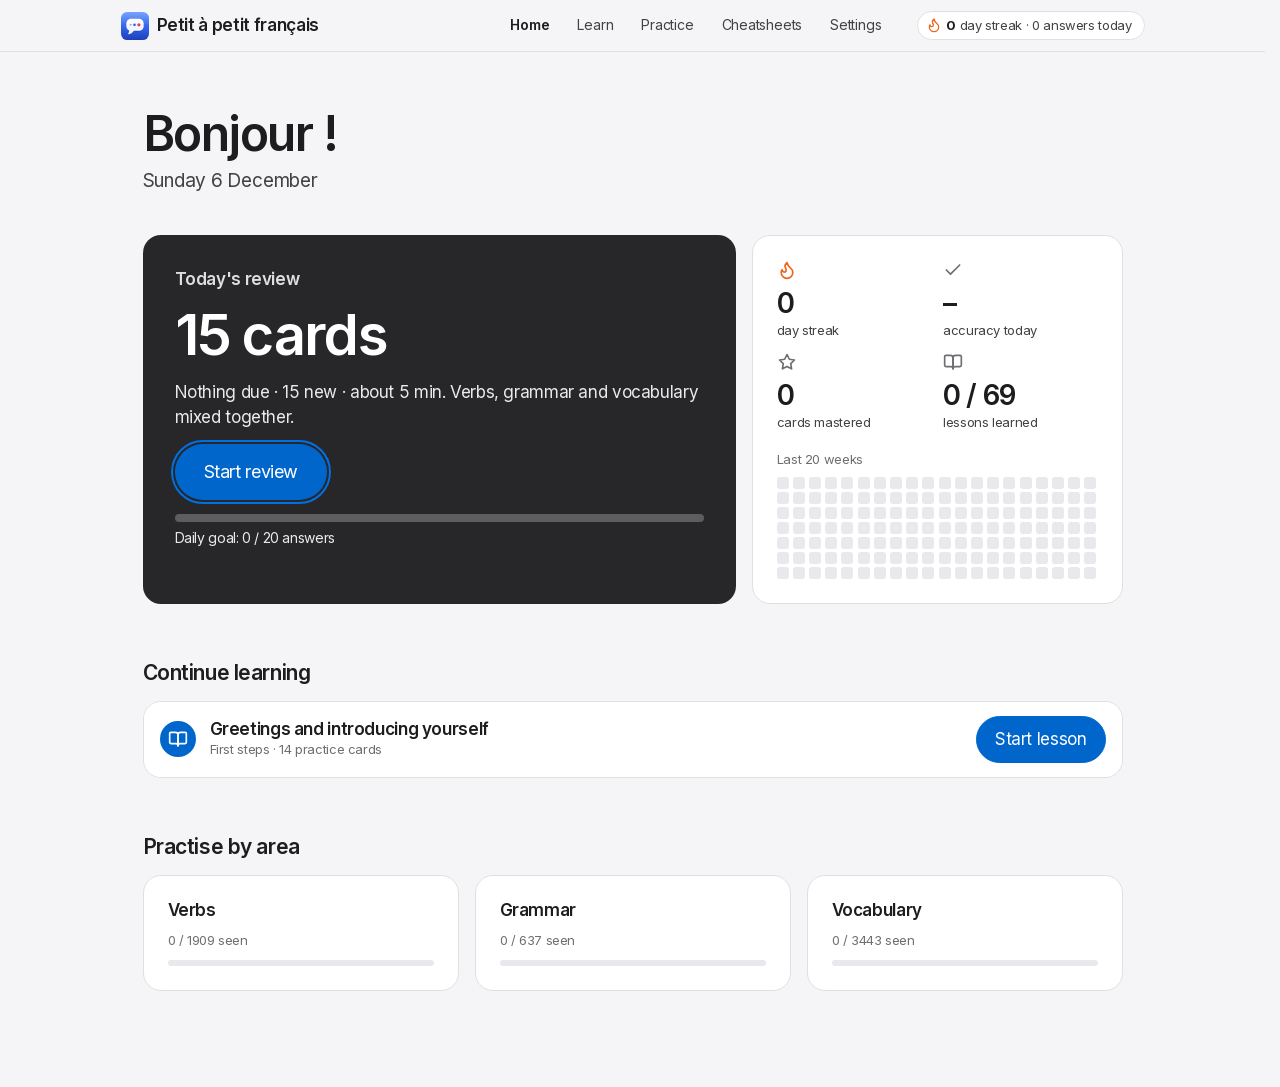
==== index.html @ 8b70ab0f "feat: sync engine with merge, epochs and safeguards (#22)" ====
<!doctype html>
<html lang="en">
<head>
<meta charset="utf-8">
<meta name="viewport" content="width=device-width, initial-scale=1, viewport-fit=cover">
<title>Petit à petit français</title>
<meta name="description" content="Practise French little by little: lessons, verb drills, spaced-repetition review and cheatsheets for A1–A2 learners.">
<link rel="icon" href="logo.svg" type="image/svg+xml">
<link rel="apple-touch-icon" href="icons/apple-touch-icon.png">
<link rel="manifest" href="manifest.webmanifest">
<meta name="color-scheme" content="light dark">
<meta name="theme-color" content="#f5f5f7" media="(prefers-color-scheme: light)">
<meta name="theme-color" content="#000000" media="(prefers-color-scheme: dark)">
<meta name="mobile-web-app-capable" content="yes">
<meta name="apple-mobile-web-app-capable" content="yes">
<meta name="apple-mobile-web-app-title" content="Petit à petit">
<meta name="apple-mobile-web-app-status-bar-style" content="default">
<link rel="stylesheet" href="style.css">
</head>
<body>
<a class="skip" href="#main">Skip to content</a>
<div class="shell">
  <aside class="sidebar" aria-label="Main navigation">
    <a class="logo" href="#/"><img class="logo-mark" src="logo.svg" alt="" width="34" height="34"><span>Petit à petit français</span></a>
    <nav class="nav" id="nav"></nav>
    <div class="sidebar-foot" id="sidebar-foot"></div>
  </aside>
  <main id="main" tabindex="-1"></main>
</div>
<nav class="tabbar" id="tabbar" aria-label="Main navigation"></nav>
<dialog id="dialog" aria-labelledby="dialog-title">
  <div class="dialog-head"><h2 id="dialog-title"></h2><button class="icon-btn" type="button" id="dialog-close" aria-label="Close"></button></div>
  <div class="dialog-body" id="dialog-body"></div>
</dialog>
<script src="core.js"></script>
<script src="data.js"></script>
<script src="grammar_extra.js"></script>
<script src="vocab_extra.js"></script>
<script src="app.js"></script>
<script src="sync.js"></script>
<script>if ("serviceWorker" in navigator && location.protocol.startsWith("http")) navigator.serviceWorker.register("sw.js");</script>
</body>
</html>
---- style.css ----
/* Inter, self-hosted (SIL Open Font License, see licenses/inter-OFL.txt) */
@font-face { font-family: "Inter"; font-style: normal; font-weight: 400 800; font-display: swap; src: url(fonts/inter-latin-ext.woff2) format("woff2");
  unicode-range: U+0100-02BA, U+02BD-02C5, U+02C7-02CC, U+02CE-02D7, U+02DD-02FF, U+0304, U+0308, U+0329, U+1D00-1DBF, U+1E00-1E9F, U+1EF2-1EFF, U+2020, U+20A0-20AB, U+20AD-20C4, U+2113, U+2C60-2C7F, U+A720-A7FF; }
@font-face { font-family: "Inter"; font-style: normal; font-weight: 400 800; font-display: swap; src: url(fonts/inter-latin.woff2) format("woff2");
  unicode-range: U+0000-00FF, U+0131, U+0152-0153, U+02BB-02BC, U+02C6, U+02DA, U+02DC, U+0304, U+0308, U+0329, U+2000-206F, U+20AC, U+2122, U+2191, U+2193, U+2212, U+2215, U+FEFF, U+FFFD; }
/* Design tokens: Apple-style system (parchment canvas, near-black ink, one Action Blue).
   Contrast pairs checked for WCAG AA (4.5:1 text, 3:1 UI). */
:root {
  --bg: #f5f5f7;
  --surface: #ffffff;
  --surface-2: #e8e8ed;
  --border: #e0e0e0;
  --text: #1d1d1f;
  --text-2: #424245;
  --text-3: #6e6e73;
  --primary: #0066cc;
  --primary-fill: #0066cc;
  --primary-hover: #0058b0;
  --primary-soft: #e8f1fb;
  --on-primary: #ffffff;
  --focus: #0071e3;
  --tile: #272729;
  --success: #12805c;
  --success-soft: #e6f6ee;
  --danger: #c0283a;
  --danger-soft: #fdecee;
  --warning: #a35400;
  --warning-soft: #fff3e3;
  --mark: #fff1b8;
  --radius: 18px;
  --radius-sm: 8px;
  --shadow: none;
  --frost: saturate(180%) blur(20px);
  --font: -apple-system, BlinkMacSystemFont, "Inter", system-ui, "Segoe UI", Roboto, sans-serif;
  accent-color: var(--primary-fill);
  color-scheme: light;
}
@media (prefers-color-scheme: dark) {
  :root:not([data-theme="light"]) {
    --bg: #000000; --surface: #1d1d1f; --surface-2: #2c2c2e; --border: #38383a; --text: #f5f5f7; --text-2: #cccccc; --text-3: #a1a1a6;
    --primary: #2997ff; --primary-fill: #0071e3; --primary-hover: #0066cc; --primary-soft: #0b2a4a; --on-primary: #ffffff; --tile: #272729; --seg: #48484a;
    --success: #4cc790; --success-soft: #12291f; --danger: #ff7d8c; --danger-soft: #34161b; --warning: #f5b257; --warning-soft: #33240f;
    --mark: #4a3f12; color-scheme: dark;
  }
}
:root[data-theme="dark"] {
  --bg: #000000; --surface: #1d1d1f; --surface-2: #2c2c2e; --border: #38383a; --text: #f5f5f7; --text-2: #cccccc; --text-3: #a1a1a6;
  --primary: #2997ff; --primary-fill: #0071e3; --primary-hover: #0066cc; --primary-soft: #0b2a4a; --on-primary: #ffffff; --tile: #272729; --seg: #48484a;
  --success: #4cc790; --success-soft: #12291f; --danger: #ff7d8c; --danger-soft: #34161b; --warning: #f5b257; --warning-soft: #33240f;
  --mark: #4a3f12; color-scheme: dark;
}

* { box-sizing: border-box; }
/* the hidden attribute must win over component display rules (search filters rows with it) */
[hidden] { display: none !important; }
/* remove the double-tap zoom delay; :active styles replace the grey tap flash */
a, button, input, select, label, summary { touch-action: manipulation; -webkit-tap-highlight-color: transparent; }
h1, h2, h3 { text-wrap: balance; }
p, li, .lead { text-wrap: pretty; }
html { -webkit-text-size-adjust: 100%; scroll-padding-top: 68px; scrollbar-gutter: stable; }
.tabs, .heat, .table-wrap, .toc { scrollbar-width: thin; }
body { margin: 0; background: var(--bg); color: var(--text); font: 17px/1.47 var(--font); letter-spacing: -0.022em; -webkit-font-smoothing: antialiased; }
a { color: var(--primary); }
button, input, select { font: inherit; color: inherit; }
:focus-visible { outline: 2px solid var(--focus); outline-offset: 2px; border-radius: 6px; }
.skip { position: absolute; left: -999px; }
.skip:focus { left: 16px; top: 8px; background: var(--surface); padding: 8px 12px; z-index: 50; }
svg.i { width: 20px; height: 20px; flex: none; }
mark { background: var(--mark); color: inherit; padding: 0 2px; border-radius: 3px; }
@media (prefers-reduced-motion: reduce) { *, *::before, *::after { transition: none !important; animation: none !important; } }

/* ---------- shell: frosted top bar over centred content ---------- */
.shell { min-height: 100vh; }
.sidebar {
  position: sticky; top: 0; z-index: 40; display: flex; align-items: center; gap: 24px; height: 52px;
  padding: 0 max(16px, calc((100% - 1024px) / 2));
  background: color-mix(in srgb, var(--bg) 80%, transparent); -webkit-backdrop-filter: var(--frost); backdrop-filter: var(--frost);
  border-bottom: 1px solid var(--border);
}
.logo { display: flex; align-items: center; gap: 8px; text-decoration: none; color: var(--text); font-weight: 600; font-size: 17px; letter-spacing: -0.02em; white-space: nowrap; }
.logo-mark { width: 28px; height: 28px; flex: none; }
.nav { display: flex; gap: 4px; margin-left: auto; }
.nav a {
  display: flex; align-items: center; gap: 6px; padding: 0 12px; min-height: 44px;
  color: var(--text-2); text-decoration: none; font-size: 14px; letter-spacing: -0.016em;
}
.nav a .i { display: none; }
.nav a[aria-current="page"] { color: var(--text); font-weight: 600; }
.streak-mini { display: flex; align-items: center; gap: 4px; padding: 4px 12px 4px 8px; border-radius: 999px; background: var(--surface); border: 1px solid var(--border); font-size: 13px; color: var(--text-2); white-space: nowrap; }
.streak-mini b { color: var(--text); }
.streak-mini .i { width: 16px; height: 16px; color: #f0661e; }

main { min-width: 0; padding: 56px clamp(16px, 4vw, 48px) 96px; outline: none; }
.page { max-width: 980px; margin: 0 auto; }
.tabbar { display: none; }

@media (max-width: 860px) {
  .nav { display: none; }
  .sidebar-foot { margin-left: auto; }
  main { padding: 28px 16px calc(88px + env(safe-area-inset-bottom)); }
  .tabbar {
    display: grid; grid-template-columns: repeat(5, 1fr); position: fixed; inset: auto 0 0 0; z-index: 20;
    background: color-mix(in srgb, var(--bg) 80%, transparent); -webkit-backdrop-filter: var(--frost); backdrop-filter: var(--frost);
    border-top: 1px solid var(--border); padding-bottom: env(safe-area-inset-bottom);
  }
  .tabbar a {
    display: flex; flex-direction: column; align-items: center; justify-content: center; gap: 2px; min-height: 56px;
    font-size: 11px; letter-spacing: 0; color: var(--text-3); text-decoration: none;
  }
  .tabbar a[aria-current="page"] { color: var(--primary); }
}
@media (max-width: 1000px) { .streak-mini .today { display: none; } }
@media (max-width: 359px) { .logo span { display: none; } }
body.focus .sidebar, body.focus .tabbar { display: none; }
body.focus main { padding: 0; }

/* ---------- type ---------- */
h1 { font-size: clamp(32px, 5vw, 48px); line-height: 1.08; letter-spacing: -0.03em; margin: 0 0 8px; font-weight: 600; }
h2 { font-size: 21px; line-height: 1.19; letter-spacing: -0.02em; margin: 56px 0 16px; font-weight: 600; }
h3 { font-size: 17px; line-height: 1.24; margin: 0; font-weight: 600; }
p { margin: 0 0 12px; }
.lead { color: var(--text-2); font-size: 19px; line-height: 1.42; letter-spacing: -0.012em; max-width: 62ch; }
.muted { color: var(--text-2); }
.small { font-size: 14px; }
.tiny { font-size: 13px; color: var(--text-3); }
.page-head { display: flex; justify-content: space-between; align-items: flex-end; gap: 16px; flex-wrap: wrap; margin-bottom: 40px; }
.crumbs { font-size: 14px; color: var(--text-3); margin-bottom: 8px; }
.crumbs a { color: var(--text-2); text-decoration: none; }

/* ---------- controls ---------- */
.btn {
  display: inline-flex; align-items: center; justify-content: center; gap: 8px; min-height: 44px; padding: 10px 18px;
  border-radius: 999px; border: 1px solid var(--primary); background: transparent; color: var(--primary);
  font-weight: 400; text-decoration: none; cursor: pointer; white-space: nowrap; transition: background .15s, border-color .15s, transform .1s;
}
.btn:active:not(:disabled), .icon-btn:active, .say:active { transform: scale(.95); }
.btn.primary { background: var(--primary-fill); border-color: var(--primary-fill); color: var(--on-primary); }
.btn.ghost { background: transparent; border-color: transparent; color: var(--primary); }
.btn.lg { min-height: 52px; padding: 14px 28px; font-size: 18px; }
.btn.block { width: 100%; }
.btn:disabled { opacity: .5; cursor: not-allowed; }
.icon-btn {
  display: inline-grid; place-items: center; width: 44px; height: 44px; border-radius: 50%; border: 0; background: transparent;
  color: var(--text-2); cursor: pointer;
}
.say { display: inline-grid; place-items: center; width: 36px; height: 36px; border-radius: 50%; border: 0; background: var(--primary-soft); color: var(--primary); cursor: pointer; vertical-align: middle; flex: none; }
.say svg { width: 18px; height: 18px; }
.say.alt { font-size: 11px; font-weight: 600; letter-spacing: .02em; margin-left: 4px; background: transparent; box-shadow: inset 0 0 0 1.5px var(--primary-soft); }
.say-pair { display: inline-flex; flex: none; }
kbd { font: 600 11px var(--font); padding: 1px 6px; border-radius: 4px; border: 1px solid currentColor; opacity: .7; }
.badge { display: inline-flex; align-items: center; gap: 4px; font-size: 12px; font-weight: 600; padding: 2px 8px; border-radius: 99px; background: var(--surface-2); color: var(--text-2); white-space: nowrap; }
.badge.blue { background: var(--primary-soft); color: var(--primary); }
.badge.green { background: var(--success-soft); color: var(--success); }
.badge.red { background: var(--danger-soft); color: var(--danger); }
.badge.orange { background: var(--warning-soft); color: var(--warning); }
input[type="search"], input[type="number"], select {
  min-height: 44px; padding: 8px 12px; border: 1px solid var(--border); border-radius: var(--radius-sm); background: var(--surface);
}
input[type="search"] { width: 100%; max-width: 420px; border-radius: 999px; padding: 10px 20px; }
.field { display: flex; justify-content: space-between; align-items: center; gap: 16px; padding: 14px 0; border-bottom: 1px solid var(--border); }
.field:last-child { border-bottom: 0; }
.field label { font-weight: 400; }
.field .tiny { display: block; font-weight: 400; }
.checks { display: flex; flex-wrap: wrap; gap: 8px; }
.check { display: inline-flex; align-items: center; gap: 8px; min-height: 40px; padding: 6px 12px; border: 1px solid var(--border); border-radius: 99px; cursor: pointer; background: var(--surface); }
.check:has(input:checked) { border-color: var(--primary); background: var(--primary-soft); color: var(--primary); }

/* ---------- cards & layout ---------- */
.card { background: var(--surface); border: 1px solid var(--border); border-radius: var(--radius); padding: 24px; box-shadow: var(--shadow); }
.card.pad-lg { padding: 32px; }
.grid { display: grid; gap: 16px; }
.grid.two { grid-template-columns: 1fr 1fr; }
.grid.three { grid-template-columns: repeat(3, 1fr); }
.grid.auto { grid-template-columns: repeat(auto-fill, minmax(240px, 1fr)); }
.home-top { display: grid; grid-template-columns: 1.6fr 1fr; gap: 16px; }
@media (max-width: 960px) { .home-top, .grid.two { grid-template-columns: 1fr; } .grid.three { grid-template-columns: 1fr 1fr; } }
@media (max-width: 520px) { .grid.three { grid-template-columns: 1fr; } }

.hero { display: flex; flex-direction: column; gap: 14px; background: var(--tile); color: #fff; border: 0; }
.hero .label { font-weight: 600; opacity: .85; }
.hero .big { font-size: 56px; font-weight: 600; line-height: 1.07; letter-spacing: -0.03em; }
.hero p { margin: 0; opacity: .9; }
.hero .btn { align-self: flex-start; background: var(--primary-fill); color: #fff; border-color: transparent; }
.goal { height: 8px; border-radius: 99px; background: rgba(255,255,255,.25); overflow: hidden; }
.goal i { display: block; height: 100%; background: #2997ff; border-radius: 99px; }

.stat-row { display: grid; grid-template-columns: 1fr 1fr; gap: 12px; }
.stat { display: flex; flex-direction: column; gap: 2px; }
.stat b { font-size: 28px; font-weight: 600; letter-spacing: -0.03em; line-height: 1.1; }
.stat span { font-size: 13px; color: var(--text-2); }
.stat .i { color: var(--text-3); margin-bottom: 6px; }
.stat.flame .i { color: #f0661e; }

.row-link {
  display: flex; align-items: center; gap: 14px; padding: 14px 16px; min-height: 64px; text-decoration: none; color: var(--text);
  border-bottom: 1px solid var(--border); background: var(--surface);
}
.row-link:last-child { border-bottom: 0; }
.row-link .grow { flex: 1; min-width: 0; }
.row-link .grow .tiny { display: block; }
.list { border: 1px solid var(--border); border-radius: var(--radius); overflow: hidden; box-shadow: var(--shadow); }
.chev { color: var(--text-3); }
.status-dot { width: 36px; height: 36px; border-radius: 50%; display: grid; place-items: center; flex: none; background: var(--surface-2); color: var(--text-2); font-weight: 600; font-size: 14px; }
.status-dot.done { background: var(--success-soft); color: var(--success); }
.status-dot.refresh { background: var(--warning-soft); color: var(--warning); }
.status-dot.next { background: var(--primary-fill); color: var(--on-primary); }

.tile { display: flex; flex-direction: column; gap: 10px; text-decoration: none; color: var(--text); }
.tile .top { display: flex; justify-content: space-between; align-items: flex-start; gap: 8px; }
.meter { height: 6px; border-radius: 99px; background: var(--surface-2); overflow: hidden; display: flex; }
.meter .m { background: var(--success); }
.meter .s { background: color-mix(in srgb, var(--primary) 45%, transparent); }

.heat { display: grid; grid-auto-flow: column; grid-template-rows: repeat(7, 12px); gap: 3px; overflow-x: auto; }
.heat i { width: 12px; height: 12px; border-radius: 3px; background: var(--surface-2); }
.heat i[data-l="1"] { background: color-mix(in srgb, var(--success) 35%, var(--surface-2)); }
.heat i[data-l="2"] { background: color-mix(in srgb, var(--success) 65%, var(--surface-2)); }
.heat i[data-l="3"] { background: var(--success); }

.callout { display: flex; gap: 12px; padding: 16px 20px; border-radius: var(--radius); background: var(--primary-soft); color: var(--text); }
.callout .i { color: var(--primary); margin-top: 2px; }
.callout.warn { background: var(--warning-soft); }
.callout.warn .i { color: var(--warning); }

/* ---------- lesson & reference prose ---------- */
.prose { max-width: 72ch; }
.prose p { margin-bottom: 12px; }
.prose table, .ref-table { border-collapse: collapse; width: 100%; margin: 12px 0 18px; font-size: 15px; }
.prose th, .prose td, .ref-table th, .ref-table td { text-align: left; padding: 9px 12px; border-bottom: 1px solid var(--border); vertical-align: top; }
.prose th, .ref-table th { font-size: 13px; font-weight: 600; color: var(--text-2); background: var(--surface-2); }
.prose b { color: var(--primary); font-weight: 600; }
.table-wrap { overflow-x: auto; border: 1px solid var(--border); border-radius: var(--radius-sm); }
.table-wrap table { margin: 0; }
.step { display: flex; align-items: center; gap: 12px; margin: 40px 0 14px; }
.step .n { width: 32px; height: 32px; border-radius: 50%; background: var(--primary-fill); color: var(--on-primary); display: grid; place-items: center; font-weight: 600; font-size: 15px; flex: none; }
.step h2 { margin: 0; }
.example { display: flex; align-items: flex-start; gap: 12px; padding: 12px 0; border-bottom: 1px solid var(--border); }
.example:last-child { border-bottom: 0; }
.example .fr { font-size: 17px; font-weight: 400; }
.example .en { font-size: 14px; color: var(--text-2); }
.example b { color: var(--primary); }
.conj-grid { display: grid; grid-template-columns: repeat(auto-fill, minmax(210px, 1fr)); gap: 12px; }
.conj { border: 1px solid var(--border); border-radius: var(--radius-sm); padding: 12px 14px; background: var(--surface); }
.conj h3 { font-size: 14px; color: var(--primary); margin-bottom: 6px; }
.conj ol { list-style: none; margin: 0; padding: 0; font-size: 15px; }
.conj li { display: flex; justify-content: space-between; align-items: center; gap: 6px; padding: 2px 0; }
.conj li span.p { color: var(--text-3); margin-right: 4px; }
.conj .say { width: 28px; height: 28px; background: transparent; }

/* ---------- cheatsheets ---------- */
/* segmented control */
.tabs { display: flex; width: fit-content; max-width: 100%; gap: 2px; padding: 3px; border-radius: 999px; background: var(--surface-2); margin-bottom: 28px; overflow-x: auto; }
.tabs a { padding: 0 18px; min-height: 44px; display: flex; align-items: center; gap: 8px; border-radius: 999px; text-decoration: none; color: var(--text-2); font-size: 15px; white-space: nowrap; }
.tabs a[aria-current="page"] { background: var(--seg, var(--surface)); color: var(--text); font-weight: 600; }
.sheet-layout { display: grid; grid-template-columns: 220px 1fr; gap: 32px; align-items: start; }
.toc { position: sticky; top: 76px; display: flex; flex-direction: column; gap: 2px; font-size: 14px; max-height: calc(100dvh - 100px); overflow-y: auto; }
.toc button { text-align: left; padding: 7px 10px; border-radius: 8px; border: 0; background: none; color: var(--text-2); cursor: pointer; }
.sheet-section { scroll-margin-top: 76px; margin-bottom: 20px; }
.sheet-section h2 { margin: 0 0 10px; }
.sheet-section .rule { font-weight: 600; margin-bottom: 10px; }
.vocab-group { break-inside: avoid; margin-bottom: 20px; }
/* 3,400 words: let the browser skip laying out groups that are off screen */
.vocab-group { content-visibility: auto; contain-intrinsic-size: auto 900px; }
::highlight(find) { background-color: var(--mark); color: var(--text); }
.vocab-group h3 { margin-bottom: 6px; }
.vocab-list { display: grid; grid-template-columns: repeat(auto-fill, minmax(280px, 1fr)); column-gap: 24px; }
.vocab-item { display: flex; align-items: center; gap: 10px; padding: 7px 0; border-bottom: 1px solid var(--border); font-size: 15px; }
.vocab-item .fr { font-weight: 600; }
.vocab-item .en { color: var(--text-2); margin-left: auto; text-align: right; }
.vocab-item .say { width: 28px; height: 28px; }
.verb-btn { border: 0; background: none; color: var(--primary); font-weight: 600; cursor: pointer; padding: 0; text-align: left; }
@media (max-width: 860px) { .sheet-layout { grid-template-columns: 1fr; } .toc { position: static; flex-direction: row; flex-wrap: wrap; max-height: none; } }

/* ---------- practice session (focus mode) ---------- */
.session { min-height: 100vh; min-height: 100dvh; display: flex; flex-direction: column; }
.session-top { display: flex; align-items: center; gap: 16px; padding: 14px clamp(12px, 4vw, 32px); max-width: 880px; width: 100%; margin: 0 auto; }
.track { flex: 1; height: 12px; border-radius: 99px; background: var(--surface-2); overflow: hidden; }
.track i { display: block; height: 100%; background: var(--success); border-radius: 99px; transition: width .35s ease; }
.count { font-size: 14px; font-weight: 600; color: var(--text-2); min-width: 48px; text-align: right; }
.session-body { flex: 1; width: 100%; max-width: 720px; margin: 0 auto; padding: 24px 16px 220px; }
.q-label { display: flex; align-items: center; gap: 8px; font-size: 14px; font-weight: 600; color: var(--text-2); margin-bottom: 18px; }
.q-prompt { font-size: clamp(22px, 3.2vw, 28px); line-height: 1.6; font-weight: 600; letter-spacing: -0.01em; margin: 0 0 8px; }
.q-sub { color: var(--text-2); margin-bottom: 24px; }
.q-meta { display: flex; flex-wrap: wrap; gap: 6px; margin-bottom: 24px; }
.blank { display: inline-flex; flex-direction: column; vertical-align: top; margin: 0 2px; }
.blank .hint { font-size: 12px; font-weight: 400; line-height: 1.3; color: var(--text-3); padding: 2px 2px 0; }
.ans {
  font: 600 clamp(20px, 3vw, 24px)/1.3 var(--font); color: var(--primary); background: var(--surface);
  border: 2px solid var(--border); border-radius: 10px; padding: 6px 10px; min-width: 5ch; outline: none; transition: border-color .15s, box-shadow .15s;
}
.ans:focus { border-color: var(--primary); box-shadow: 0 0 0 4px var(--primary-soft); }
.ans.wide { width: 100%; }
.ans.ok { border-color: var(--success); color: var(--success); background: var(--success-soft); }
.ans.almost { border-color: var(--warning); color: var(--warning); background: var(--warning-soft); }
.ans.bad { border-color: var(--danger); color: var(--danger); background: var(--danger-soft); }
.answer-box { margin-top: 8px; }
.accents { display: flex; flex-wrap: wrap; gap: 6px; margin-top: 20px; }
.accents button {
  min-width: 44px; height: 44px; border: 1px solid var(--border); border-bottom-width: 3px; background: var(--surface);
  border-radius: 10px; cursor: pointer; font-size: 18px; font-weight: 400;
}
.reveal-en { margin-top: 18px; }
.reveal-en button { border: 0; background: none; color: var(--text-2); cursor: pointer; text-decoration: underline dotted; padding: 6px 0; min-height: 32px; }

.bar {
  position: fixed; inset: auto 0 0 0; z-index: 30; border-top: 1px solid var(--border);
  background: color-mix(in srgb, var(--bg) 80%, transparent); -webkit-backdrop-filter: var(--frost); backdrop-filter: var(--frost);
  padding: 16px clamp(16px, 4vw, 32px) calc(16px + env(safe-area-inset-bottom));
}
.bar-inner { max-width: 880px; margin: 0 auto; display: flex; align-items: center; gap: 16px; flex-wrap: wrap; }
.bar .spacer { flex: 1; }
.bar.ok { background: var(--success-soft); border-color: transparent; }
.bar.almost { background: var(--warning-soft); border-color: transparent; }
.bar.bad { background: var(--danger-soft); border-color: transparent; }
.bar.ok .btn.primary { background: var(--success); border-color: var(--success); color: var(--bg); }
.bar.almost .btn.primary { background: var(--warning); border-color: var(--warning); color: var(--bg); }
.bar.bad .btn.primary { background: var(--danger); border-color: var(--danger); color: var(--bg); }
.verdict { display: flex; gap: 14px; flex: 1 1 420px; min-width: 0; }
.verdict .badge-ico { width: 48px; height: 48px; border-radius: 50%; display: grid; place-items: center; flex: none; background: var(--surface); }
.bar.ok .badge-ico { color: var(--success); }
.bar.almost .badge-ico { color: var(--warning); }
.bar.bad .badge-ico { color: var(--danger); }
.verdict h2 { margin: 0 0 4px; font-size: 20px; }
.bar.ok h2 { color: var(--success); }
.bar.almost h2 { color: var(--warning); }
.bar.bad h2 { color: var(--danger); }
.verdict .answer { font-size: 17px; font-weight: 600; margin: 0 0 4px; display: flex; align-items: center; gap: 8px; flex-wrap: wrap; }
.verdict .yours { font-size: 15px; margin: 0 0 4px; color: var(--text-2); }
.verdict .yours .miss { color: var(--danger); background: var(--surface); border-radius: 3px; font-weight: 600; text-decoration: underline; }
.verdict .yours .extra { color: var(--danger); text-decoration: line-through; }
.verdict .rule { font-size: 14px; color: var(--text-2); margin: 6px 0 0; }
.verdict .en { font-size: 14px; color: var(--text-2); font-style: italic; margin: 0; }
.bar-actions { display: flex; gap: 8px; align-items: center; flex-wrap: wrap; }
@media (max-width: 640px) {
  .bar-actions { width: 100%; }
  .bar-actions .btn.primary { flex: 1; }
  .verdict .badge-ico { display: none; }
}
.slide-up { animation: up .22s ease-out; }
@keyframes up { from { transform: translateY(16px); opacity: .4; } to { transform: none; opacity: 1; } }

.done { max-width: 560px; margin: 0 auto; padding: 48px 16px; text-align: center; }
.done .score { font-size: 56px; font-weight: 600; letter-spacing: -0.03em; color: var(--success); line-height: 1; margin: 12px 0; }
.done ul { text-align: left; list-style: none; padding: 0; margin: 20px 0; }
.done li { display: flex; align-items: center; gap: 10px; padding: 10px 0; border-bottom: 1px solid var(--border); }
.done li .tiny { margin-left: auto; text-align: right; }

/* ---------- dialog ---------- */
dialog {
  width: min(760px, calc(100vw - 24px)); max-height: calc(100vh - 48px); padding: 0; border: 1px solid var(--border);
  border-radius: var(--radius); background: var(--surface); color: var(--text);
}
dialog::backdrop { background: rgba(0, 0, 0, .4); -webkit-backdrop-filter: blur(8px); backdrop-filter: blur(8px); }
.dialog-head { display: flex; justify-content: space-between; align-items: center; gap: 12px; padding: 14px 16px 14px 24px; border-bottom: 1px solid var(--border); position: sticky; top: 0; background: color-mix(in srgb, var(--surface) 85%, transparent); -webkit-backdrop-filter: var(--frost); backdrop-filter: var(--frost); }
.dialog-head h2 { margin: 0; font-size: 18px; }
.dialog-body { padding: 20px 24px 24px; overflow-y: auto; }

.empty { text-align: center; padding: 48px 16px; }

@media print {
  .sidebar, .tabbar, .no-print, .toc, .tabs, .say { display: none !important; }
  .shell { display: block; }
  main { padding: 0; }
  body { background: #fff; color: #000; font-size: 12px; }
  .card, .list { box-shadow: none; }
  .sheet-layout { display: block; }
  .vocab-group { content-visibility: visible; }
  .sheet-section, .vocab-group { break-inside: avoid; }
}
.conj li span.p.el { margin-right: 0; }
/* phones and tablets have accents on the on-screen keyboard (long-press) */
@media (pointer: coarse) { .accents { display: none; } }
@media (max-width: 640px) { .session-body { padding-bottom: 60vh; } }

/* ---------- hover: only on devices that can hover ---------- */
@media (hover: hover) {
  .nav a:hover { color: var(--text); }
  .crumbs a:hover { text-decoration: underline; }
  .btn:hover { background: var(--primary-soft); }
  .btn.primary:hover { background: var(--primary-hover); border-color: var(--primary-hover); }
  .btn.ghost:hover { background: var(--primary-soft); }
  .icon-btn:hover { background: var(--surface-2); color: var(--text); }
  .say:hover { filter: brightness(.95); }
  .hero .btn:hover { background: var(--primary-hover); }
  .row-link:hover { background: var(--bg); }
  .tile:hover { border-color: var(--primary); }
  .tabs a:hover { color: var(--text); }
  .toc button:hover { background: var(--surface); color: var(--text); }
  .verb-btn:hover { text-decoration: underline; }
  .accents button:hover { border-color: var(--primary); color: var(--primary); }
}

/* WCAG 2.4.11: keep focused controls clear of the fixed bars */
@media (max-width: 860px) { html { scroll-padding-bottom: 80px; } }
html:has(body.focus) { scroll-padding-top: 16px; scroll-padding-bottom: 180px; }
@media (max-width: 640px) { html:has(body.focus) { scroll-padding-bottom: 50vh; } }

/* press feedback for touch, where hover styles don't apply */
.row-link:active, .tile:active { background: var(--bg); }
.tabbar a:active, .nav a:active, .tabs a:active, .toc button:active, .verb-btn:active, .reveal-en button:active { opacity: .6; }
.accents button:active { border-color: var(--primary); color: var(--primary); }


/* users who ask for more contrast */
@media (prefers-contrast: more) {
  :root { --text-2: #1d1d1f; --text-3: #424245; --border: #86868b; }
  :root[data-theme="dark"] { --text-2: #f5f5f7; --text-3: #d1d1d6; --border: #8e8e93; }
}
@media (prefers-contrast: more) and (prefers-color-scheme: dark) {
  :root:not([data-theme="light"]) { --text-2: #f5f5f7; --text-3: #d1d1d6; --border: #8e8e93; }
}

/* Windows contrast themes: keep state that is shown only by fill colour */
@media (forced-colors: active) {
  .track i, .goal i, .meter i, .heat i, .status-dot, .step .n { forced-color-adjust: none; }
  .tabs a[aria-current="page"], .nav a[aria-current="page"], .tabbar a[aria-current="page"] { text-decoration: underline; text-underline-offset: 4px; }
  .card, .list, .hero, .callout, .bar, .track, .goal, .meter { border: 1px solid CanvasText; }
}
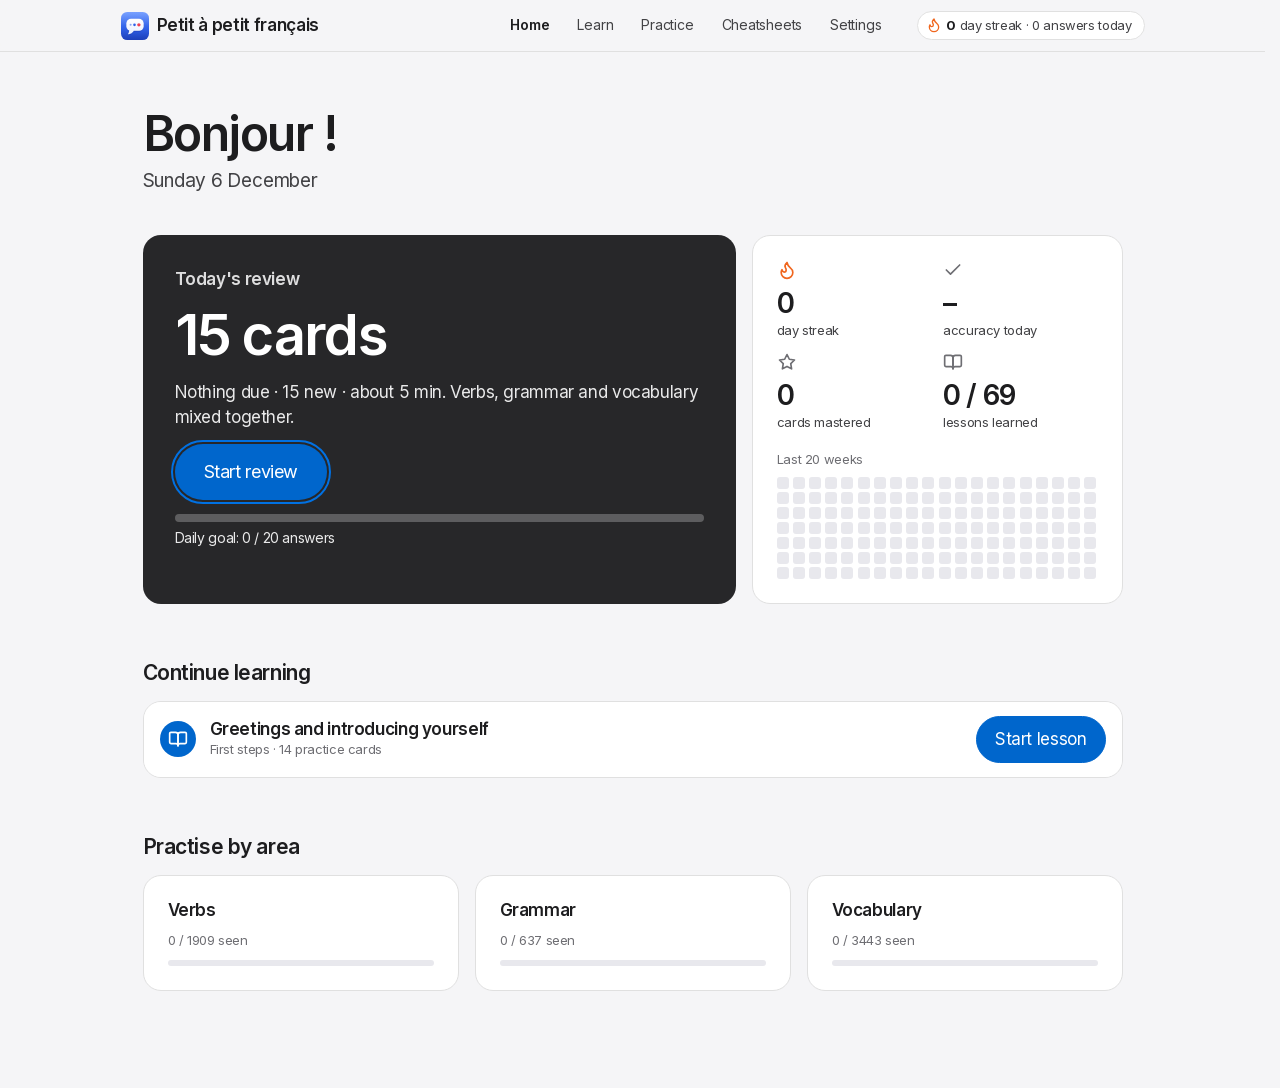
==== commit eaf911ea: "feat: sync settings, indicator and sign-in nudges (#22)" ====
--- a/index.html
+++ b/index.html
@@ -28,6 +28,7 @@
   <main id="main" tabindex="-1"></main>
 </div>
 <nav class="tabbar" id="tabbar" aria-label="Main navigation"></nav>
+<p id="sync-live" class="sr-only" role="status"></p>
 <dialog id="dialog" aria-labelledby="dialog-title">
   <div class="dialog-head"><h2 id="dialog-title"></h2><button class="icon-btn" type="button" id="dialog-close" aria-label="Close"></button></div>
   <div class="dialog-body" id="dialog-body"></div>
@@ -37,6 +38,7 @@
 <script src="grammar_extra.js"></script>
 <script src="vocab_extra.js"></script>
 <script src="app.js"></script>
+<script src="sync-config.js"></script>
 <script src="sync.js"></script>
 <script>if ("serviceWorker" in navigator && location.protocol.startsWith("http")) navigator.serviceWorker.register("sw.js");</script>
 </body>
--- a/style.css
+++ b/style.css
@@ -416,3 +416,27 @@
   .tabs a[aria-current="page"], .nav a[aria-current="page"], .tabbar a[aria-current="page"] { text-decoration: underline; text-underline-offset: 4px; }
   .card, .list, .hero, .callout, .bar, .track, .goal, .meter { border: 1px solid CanvasText; }
 }
+
+/* cloud sync */
+.sr-only { position: absolute; width: 1px; height: 1px; overflow: hidden; clip-path: inset(50%); white-space: nowrap; }
+.sidebar-foot { display: flex; align-items: center; gap: 8px; }
+.sync-ind { display: grid; place-items: center; width: 44px; height: 44px; border-radius: 50%; color: var(--text-2); position: relative; }
+.sync-ind .i { width: 20px; height: 20px; }
+.sync-ind::after { content: ""; position: absolute; right: 9px; bottom: 11px; width: 8px; height: 8px; border-radius: 50%; border: 2px solid var(--bg); background: var(--success); }
+.sync-ind[data-state="busy"]::after { background: var(--primary); }
+.sync-ind[data-state="off"]::after { background: var(--text-3); }
+.sync-ind[data-state="warn"]::after { background: var(--warning); }
+.sync-acct { display: flex; flex-wrap: wrap; align-items: center; gap: 8px 16px; padding: 12px 0; border-top: 1px solid var(--border); }
+.sync-acct .grow { flex: 1 1 220px; min-width: 0; overflow-wrap: anywhere; }
+.sync-status { display: block; margin-top: 2px; }
+.sync-status[data-state="synced"] { color: var(--success); }
+.sync-status:is([data-state="reconnect"], [data-state="unreadable"], [data-state="reload"], [data-state="localfail"], [data-state="attention"], [data-state="other"]) { color: var(--warning); }
+.sync-btns, .sync-signin { display: flex; flex-wrap: wrap; gap: 8px; }
+.sync-signin { padding-top: 12px; }
+#apple-sign-in-button:not(:empty) { margin-top: 12px; max-width: 280px; }
+.stack-btns { display: flex; flex-direction: column; align-items: flex-start; gap: 4px; }
+.nudge { display: flex; flex-wrap: wrap; align-items: center; gap: 12px 16px; padding: 16px 20px; margin-bottom: 20px; background: var(--primary-soft); border-color: transparent; }
+.nudge > .i { width: 24px; height: 24px; color: var(--primary); flex: none; }
+.nudge p { margin: 0; flex: 1 1 260px; color: var(--text); }
+.nudge-btns { display: flex; flex-wrap: wrap; gap: 8px; }
+@media (max-width: 420px) { .streak-mini .streak-word { position: absolute; width: 1px; height: 1px; overflow: hidden; clip-path: inset(50%); white-space: nowrap; } .sync-ind { width: 40px; } }
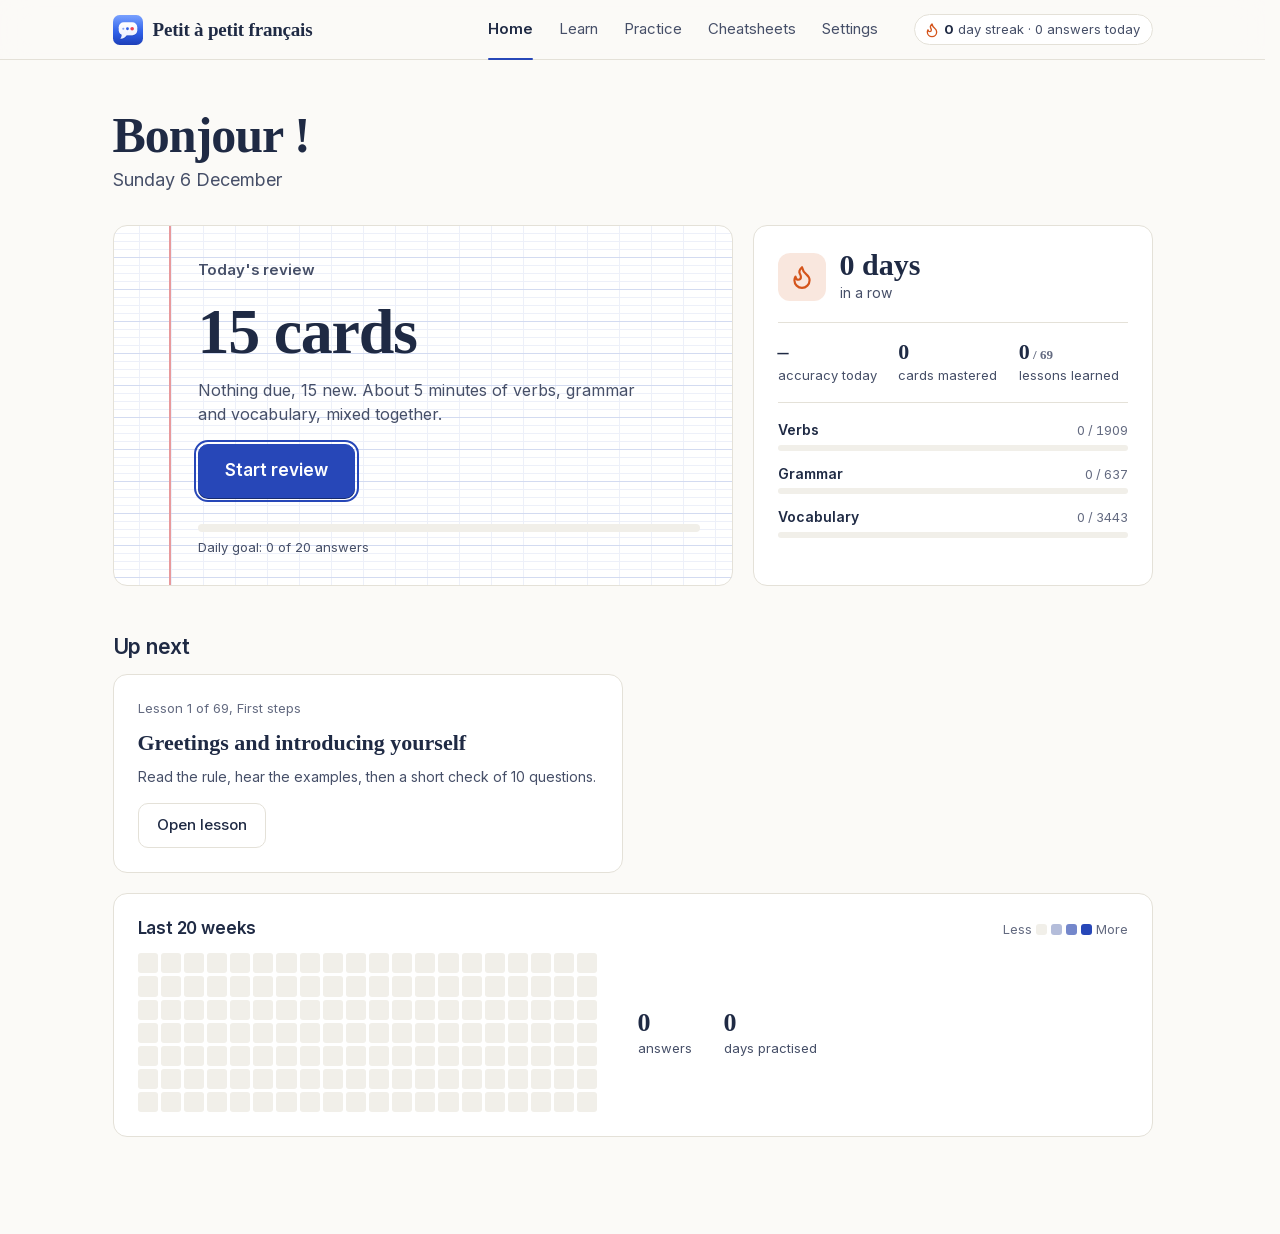
==== commit e037686f: "feat: Cahier redesign with Seyès-ruled pages and reworked layouts (#28)" ====
--- a/index.html
+++ b/index.html
@@ -9,13 +9,15 @@
 <link rel="apple-touch-icon" href="icons/apple-touch-icon.png">
 <link rel="manifest" href="manifest.webmanifest">
 <meta name="color-scheme" content="light dark">
-<meta name="theme-color" content="#f5f5f7" media="(prefers-color-scheme: light)">
-<meta name="theme-color" content="#000000" media="(prefers-color-scheme: dark)">
+<meta name="theme-color" content="#fbfaf7" media="(prefers-color-scheme: light)">
+<meta name="theme-color" content="#10141d" media="(prefers-color-scheme: dark)">
 <meta name="mobile-web-app-capable" content="yes">
 <meta name="apple-mobile-web-app-capable" content="yes">
 <meta name="apple-mobile-web-app-title" content="Petit à petit">
 <meta name="apple-mobile-web-app-status-bar-style" content="default">
 <link rel="stylesheet" href="style.css">
+<!-- no style-src: app.js writes inline style="" attributes. Sign-in windows are popups, so they need no frame-src. -->
+<meta http-equiv="Content-Security-Policy" content="script-src 'self' https://accounts.google.com/gsi/ https://cdn.apple-cloudkit.com; connect-src 'self' https://www.googleapis.com https://oauth2.googleapis.com https://accounts.google.com https://petitfrench-token-helper.token-helper.workers.dev https://api.apple-cloudkit.com https://*.icloud-content.com; frame-src https://accounts.google.com; object-src 'none'; base-uri 'self'">
 </head>
 <body>
 <a class="skip" href="#main">Skip to content</a>
@@ -40,6 +42,5 @@
 <script src="app.js"></script>
 <script src="sync-config.js"></script>
 <script src="sync.js"></script>
-<script>if ("serviceWorker" in navigator && location.protocol.startsWith("http")) navigator.serviceWorker.register("sw.js");</script>
 </body>
 </html>
--- a/style.css
+++ b/style.css
@@ -1,53 +1,60 @@
-/* Inter, self-hosted (SIL Open Font License, see licenses/inter-OFL.txt) */
+/* Inter and Source Serif 4, self-hosted (SIL Open Font License, see licenses/) */
 @font-face { font-family: "Inter"; font-style: normal; font-weight: 400 800; font-display: swap; src: url(fonts/inter-latin-ext.woff2) format("woff2");
   unicode-range: U+0100-02BA, U+02BD-02C5, U+02C7-02CC, U+02CE-02D7, U+02DD-02FF, U+0304, U+0308, U+0329, U+1D00-1DBF, U+1E00-1E9F, U+1EF2-1EFF, U+2020, U+20A0-20AB, U+20AD-20C4, U+2113, U+2C60-2C7F, U+A720-A7FF; }
 @font-face { font-family: "Inter"; font-style: normal; font-weight: 400 800; font-display: swap; src: url(fonts/inter-latin.woff2) format("woff2");
   unicode-range: U+0000-00FF, U+0131, U+0152-0153, U+02BB-02BC, U+02C6, U+02DA, U+02DC, U+0304, U+0308, U+0329, U+2000-206F, U+20AC, U+2122, U+2191, U+2193, U+2212, U+2215, U+FEFF, U+FFFD; }
-/* Design tokens: Apple-style system (parchment canvas, near-black ink, one Action Blue).
-   Contrast pairs checked for WCAG AA (4.5:1 text, 3:1 UI). */
+@font-face { font-family: "Source Serif"; font-style: normal; font-weight: 200 900; font-display: swap; src: url(fonts/source-serif-4-latin-wght-normal.woff2) format("woff2"); }
+@font-face { font-family: "Source Serif"; font-style: italic; font-weight: 200 900; font-display: swap; src: url(fonts/source-serif-4-latin-wght-italic.woff2) format("woff2"); }
+
+/* Design tokens: "Cahier", a French school notebook.
+   Paper, navy ink, school-ink blue for actions, red pen for corrections, Seyès ruling where you write.
+   French text is set in the serif, English interface text in Inter. Contrast pairs checked for WCAG AA. */
 :root {
-  --bg: #f5f5f7;
+  --bg: #fbfaf7;
   --surface: #ffffff;
-  --surface-2: #e8e8ed;
-  --border: #e0e0e0;
-  --text: #1d1d1f;
-  --text-2: #424245;
-  --text-3: #6e6e73;
-  --primary: #0066cc;
-  --primary-fill: #0066cc;
-  --primary-hover: #0058b0;
-  --primary-soft: #e8f1fb;
+  --surface-2: #f1efe9;
+  --border: #e4e1d8;
+  --text: #1f2a44;
+  --text-2: #464f68;
+  --text-3: #636a80;
+  --primary: #2747b8;
+  --primary-fill: #2747b8;
+  --primary-hover: #1d3796;
+  --primary-soft: #eaeefa;
   --on-primary: #ffffff;
-  --focus: #0071e3;
-  --tile: #272729;
-  --success: #12805c;
-  --success-soft: #e6f6ee;
-  --danger: #c0283a;
-  --danger-soft: #fdecee;
-  --warning: #a35400;
-  --warning-soft: #fff3e3;
-  --mark: #fff1b8;
-  --radius: 18px;
+  --focus: #2747b8;
+  --success: #1c7247;
+  --success-soft: #e5f2ea;
+  --danger: #b8232a;
+  --danger-soft: #fbeaea;
+  --warning: #915000;
+  --warning-soft: #faefdd;
+  --flame: #d4541b;
+  --mark: #fff0a8;
+  --line: #edf0f9;
+  --line-strong: #d3dbf1;
+  --margin: #e8999c;
+  --radius: 14px;
   --radius-sm: 8px;
-  --shadow: none;
-  --frost: saturate(180%) blur(20px);
-  --font: -apple-system, BlinkMacSystemFont, "Inter", system-ui, "Segoe UI", Roboto, sans-serif;
+  --frost: saturate(160%) blur(16px);
+  --font: "Inter", -apple-system, BlinkMacSystemFont, system-ui, "Segoe UI", Roboto, sans-serif;
+  --serif: "Source Serif", "Iowan Old Style", Georgia, serif;
   accent-color: var(--primary-fill);
   color-scheme: light;
 }
 @media (prefers-color-scheme: dark) {
   :root:not([data-theme="light"]) {
-    --bg: #000000; --surface: #1d1d1f; --surface-2: #2c2c2e; --border: #38383a; --text: #f5f5f7; --text-2: #cccccc; --text-3: #a1a1a6;
-    --primary: #2997ff; --primary-fill: #0071e3; --primary-hover: #0066cc; --primary-soft: #0b2a4a; --on-primary: #ffffff; --tile: #272729; --seg: #48484a;
-    --success: #4cc790; --success-soft: #12291f; --danger: #ff7d8c; --danger-soft: #34161b; --warning: #f5b257; --warning-soft: #33240f;
-    --mark: #4a3f12; color-scheme: dark;
+    --bg: #10141d; --surface: #181d29; --surface-2: #232a3a; --border: #2e3649; --text: #e9ecf4; --text-2: #bcc2d3; --text-3: #959cb0;
+    --primary: #93a9ff; --primary-fill: #3a57d4; --primary-hover: #4864e0; --primary-soft: #1d2648; --on-primary: #ffffff; --focus: #93a9ff;
+    --success: #5cc48d; --success-soft: #13291f; --danger: #ff8d92; --danger-soft: #3a1a1e; --warning: #f0b45c; --warning-soft: #33260f;
+    --flame: #ff8a4c; --mark: #4a3f12; --line: #1c2232; --line-strong: #262f46; --margin: #6b3a44; color-scheme: dark;
   }
 }
 :root[data-theme="dark"] {
-  --bg: #000000; --surface: #1d1d1f; --surface-2: #2c2c2e; --border: #38383a; --text: #f5f5f7; --text-2: #cccccc; --text-3: #a1a1a6;
-  --primary: #2997ff; --primary-fill: #0071e3; --primary-hover: #0066cc; --primary-soft: #0b2a4a; --on-primary: #ffffff; --tile: #272729; --seg: #48484a;
-  --success: #4cc790; --success-soft: #12291f; --danger: #ff7d8c; --danger-soft: #34161b; --warning: #f5b257; --warning-soft: #33240f;
-  --mark: #4a3f12; color-scheme: dark;
+  --bg: #10141d; --surface: #181d29; --surface-2: #232a3a; --border: #2e3649; --text: #e9ecf4; --text-2: #bcc2d3; --text-3: #959cb0;
+  --primary: #93a9ff; --primary-fill: #3a57d4; --primary-hover: #4864e0; --primary-soft: #1d2648; --on-primary: #ffffff; --focus: #93a9ff;
+  --success: #5cc48d; --success-soft: #13291f; --danger: #ff8d92; --danger-soft: #3a1a1e; --warning: #f0b45c; --warning-soft: #33260f;
+  --flame: #ff8a4c; --mark: #4a3f12; --line: #1c2232; --line-strong: #262f46; --margin: #6b3a44; color-scheme: dark;
 }
 
 * { box-sizing: border-box; }
@@ -57,9 +64,9 @@
 a, button, input, select, label, summary { touch-action: manipulation; -webkit-tap-highlight-color: transparent; }
 h1, h2, h3 { text-wrap: balance; }
 p, li, .lead { text-wrap: pretty; }
-html { -webkit-text-size-adjust: 100%; scroll-padding-top: 68px; scrollbar-gutter: stable; }
-.tabs, .heat, .table-wrap, .toc { scrollbar-width: thin; }
-body { margin: 0; background: var(--bg); color: var(--text); font: 17px/1.47 var(--font); letter-spacing: -0.022em; -webkit-font-smoothing: antialiased; }
+html { -webkit-text-size-adjust: 100%; scroll-padding-top: 72px; scrollbar-gutter: stable; }
+.tabs, .heat, .table-wrap, .toc, .jump { scrollbar-width: thin; }
+body { margin: 0; background: var(--bg); color: var(--text); font: 16px/1.5 var(--font); -webkit-font-smoothing: antialiased; }
 a { color: var(--primary); }
 button, input, select { font: inherit; color: inherit; }
 :focus-visible { outline: 2px solid var(--focus); outline-offset: 2px; border-radius: 6px; }
@@ -69,43 +76,64 @@
 mark { background: var(--mark); color: inherit; padding: 0 2px; border-radius: 3px; }
 @media (prefers-reduced-motion: reduce) { *, *::before, *::after { transition: none !important; animation: none !important; } }
 
-/* ---------- shell: frosted top bar over centred content ---------- */
+/* French is set in the serif: prompts, answers, examples, words */
+[lang="fr"], .serif, h1 { font-family: var(--serif); }
+[lang="fr"] [lang="en"] { font-family: var(--font); }
+
+/* The Seyès ruling of a French cahier: faint lines every 8px, a stronger one and a vertical every 32px, a red margin. */
+.ruled {
+  --m: 56px;
+  background-color: var(--surface);
+  background-image:
+    linear-gradient(90deg, transparent calc(var(--m) - 1px), var(--margin) calc(var(--m) - 1px), var(--margin) calc(var(--m) + 1px), transparent calc(var(--m) + 1px)),
+    linear-gradient(var(--line-strong) 1px, transparent 1px),
+    linear-gradient(90deg, var(--line) 1px, transparent 1px),
+    linear-gradient(var(--line) 1px, transparent 1px);
+  background-size: 100% 100%, 100% 32px, 32px 100%, 100% 8px;
+  background-position: 0 0, 0 -1px, calc(var(--m) + 1px) 0, 0 -1px;
+}
+
+/* ---------- shell: top bar over centred content ---------- */
 .shell { min-height: 100vh; }
 .sidebar {
-  position: sticky; top: 0; z-index: 40; display: flex; align-items: center; gap: 24px; height: 52px;
-  padding: 0 max(16px, calc((100% - 1024px) / 2));
-  background: color-mix(in srgb, var(--bg) 80%, transparent); -webkit-backdrop-filter: var(--frost); backdrop-filter: var(--frost);
+  position: sticky; top: 0; z-index: 40; display: flex; align-items: center; gap: 24px; height: 60px;
+  padding: 0 max(16px, calc((100% - 1040px) / 2));
+  background: color-mix(in srgb, var(--bg) 86%, transparent); -webkit-backdrop-filter: var(--frost); backdrop-filter: var(--frost);
   border-bottom: 1px solid var(--border);
 }
-.logo { display: flex; align-items: center; gap: 8px; text-decoration: none; color: var(--text); font-weight: 600; font-size: 17px; letter-spacing: -0.02em; white-space: nowrap; }
-.logo-mark { width: 28px; height: 28px; flex: none; }
-.nav { display: flex; gap: 4px; margin-left: auto; }
+.logo { display: flex; align-items: center; gap: 10px; text-decoration: none; color: var(--text); white-space: nowrap; font: 600 19px/1 var(--serif); letter-spacing: -0.01em; }
+.logo-mark { width: 30px; height: 30px; flex: none; }
+.nav { display: flex; gap: 2px; margin-left: auto; height: 100%; }
 .nav a {
-  display: flex; align-items: center; gap: 6px; padding: 0 12px; min-height: 44px;
-  color: var(--text-2); text-decoration: none; font-size: 14px; letter-spacing: -0.016em;
+  position: relative; display: flex; align-items: center; gap: 6px; padding: 0 12px; height: 100%;
+  color: var(--text-2); text-decoration: none; font-size: 15px;
 }
 .nav a .i { display: none; }
+.nav a .badge { margin-left: 2px; }
 .nav a[aria-current="page"] { color: var(--text); font-weight: 600; }
-.streak-mini { display: flex; align-items: center; gap: 4px; padding: 4px 12px 4px 8px; border-radius: 999px; background: var(--surface); border: 1px solid var(--border); font-size: 13px; color: var(--text-2); white-space: nowrap; }
+.nav a[aria-current="page"]::after { content: ""; position: absolute; left: 12px; right: 12px; bottom: -1px; height: 2px; border-radius: 2px; background: var(--primary-fill); }
+.streak-mini { display: flex; align-items: center; gap: 4px; padding: 5px 12px 5px 9px; border-radius: 999px; background: var(--surface); border: 1px solid var(--border); font-size: 13px; color: var(--text-2); white-space: nowrap; }
 .streak-mini b { color: var(--text); }
-.streak-mini .i { width: 16px; height: 16px; color: #f0661e; }
-
-main { min-width: 0; padding: 56px clamp(16px, 4vw, 48px) 96px; outline: none; }
-.page { max-width: 980px; margin: 0 auto; }
+.streak-mini .i { width: 16px; height: 16px; color: var(--flame); }
+
+main { min-width: 0; padding: 48px clamp(16px, 4vw, 48px) 96px; outline: none; }
+.page { max-width: 1040px; margin: 0 auto; }
+.page.narrow { max-width: 760px; }
 .tabbar { display: none; }
 
 @media (max-width: 860px) {
   .nav { display: none; }
+  .sidebar { height: 56px; }
   .sidebar-foot { margin-left: auto; }
-  main { padding: 28px 16px calc(88px + env(safe-area-inset-bottom)); }
+  main { padding: 28px 16px calc(96px + env(safe-area-inset-bottom)); }
   .tabbar {
     display: grid; grid-template-columns: repeat(5, 1fr); position: fixed; inset: auto 0 0 0; z-index: 20;
-    background: color-mix(in srgb, var(--bg) 80%, transparent); -webkit-backdrop-filter: var(--frost); backdrop-filter: var(--frost);
+    background: color-mix(in srgb, var(--bg) 88%, transparent); -webkit-backdrop-filter: var(--frost); backdrop-filter: var(--frost);
     border-top: 1px solid var(--border); padding-bottom: env(safe-area-inset-bottom);
   }
   .tabbar a {
-    display: flex; flex-direction: column; align-items: center; justify-content: center; gap: 2px; min-height: 56px;
-    font-size: 11px; letter-spacing: 0; color: var(--text-3); text-decoration: none;
+    display: flex; flex-direction: column; align-items: center; justify-content: center; gap: 3px; min-height: 58px;
+    font-size: 11px; font-weight: 500; color: var(--text-3); text-decoration: none;
   }
   .tabbar a[aria-current="page"] { color: var(--primary); }
 }
@@ -115,28 +143,31 @@
 body.focus main { padding: 0; }
 
 /* ---------- type ---------- */
-h1 { font-size: clamp(32px, 5vw, 48px); line-height: 1.08; letter-spacing: -0.03em; margin: 0 0 8px; font-weight: 600; }
-h2 { font-size: 21px; line-height: 1.19; letter-spacing: -0.02em; margin: 56px 0 16px; font-weight: 600; }
-h3 { font-size: 17px; line-height: 1.24; margin: 0; font-weight: 600; }
+h1 { font-size: clamp(34px, 5vw, 50px); line-height: 1.08; letter-spacing: -0.02em; margin: 0 0 8px; font-weight: 600; }
+h2 { font-size: 21px; line-height: 1.25; letter-spacing: -0.01em; margin: 48px 0 14px; font-weight: 600; }
+h3 { font-size: 16px; line-height: 1.3; margin: 0; font-weight: 600; }
 p { margin: 0 0 12px; }
-.lead { color: var(--text-2); font-size: 19px; line-height: 1.42; letter-spacing: -0.012em; max-width: 62ch; }
+.lead { color: var(--text-2); font-size: 18px; line-height: 1.5; max-width: 62ch; margin: 0; }
 .muted { color: var(--text-2); }
 .small { font-size: 14px; }
 .tiny { font-size: 13px; color: var(--text-3); }
-.page-head { display: flex; justify-content: space-between; align-items: flex-end; gap: 16px; flex-wrap: wrap; margin-bottom: 40px; }
-.crumbs { font-size: 14px; color: var(--text-3); margin-bottom: 8px; }
+.page-head { display: flex; justify-content: space-between; align-items: flex-end; gap: 16px; flex-wrap: wrap; margin-bottom: 32px; }
+.crumbs { font-size: 14px; color: var(--text-3); margin-bottom: 10px; }
 .crumbs a { color: var(--text-2); text-decoration: none; }
+.sec-head { display: flex; align-items: baseline; justify-content: space-between; gap: 12px; flex-wrap: wrap; margin: 48px 0 14px; }
+.sec-head h2 { margin: 0; }
 
 /* ---------- controls ---------- */
 .btn {
   display: inline-flex; align-items: center; justify-content: center; gap: 8px; min-height: 44px; padding: 10px 18px;
-  border-radius: 999px; border: 1px solid var(--primary); background: transparent; color: var(--primary);
-  font-weight: 400; text-decoration: none; cursor: pointer; white-space: nowrap; transition: background .15s, border-color .15s, transform .1s;
-}
-.btn:active:not(:disabled), .icon-btn:active, .say:active { transform: scale(.95); }
-.btn.primary { background: var(--primary-fill); border-color: var(--primary-fill); color: var(--on-primary); }
+  border-radius: 10px; border: 1px solid var(--border); background: var(--surface); color: var(--text);
+  font-weight: 500; font-size: 15px; text-decoration: none; cursor: pointer; white-space: nowrap; transition: background .15s, border-color .15s, transform .1s;
+}
+.btn:active:not(:disabled), .icon-btn:active, .say:active { transform: scale(.96); }
+.btn.primary { background: var(--primary-fill); border-color: var(--primary-fill); color: var(--on-primary); box-shadow: 0 1px 0 color-mix(in srgb, var(--primary-fill) 60%, #000); }
 .btn.ghost { background: transparent; border-color: transparent; color: var(--primary); }
-.btn.lg { min-height: 52px; padding: 14px 28px; font-size: 18px; }
+.btn.danger { color: var(--danger); }
+.btn.lg { min-height: 52px; padding: 13px 26px; font-size: 17px; font-weight: 600; }
 .btn.block { width: 100%; }
 .btn:disabled { opacity: .5; cursor: not-allowed; }
 .icon-btn {
@@ -145,10 +176,11 @@
 }
 .say { display: inline-grid; place-items: center; width: 36px; height: 36px; border-radius: 50%; border: 0; background: var(--primary-soft); color: var(--primary); cursor: pointer; vertical-align: middle; flex: none; }
 .say svg { width: 18px; height: 18px; }
-.say.alt { font-size: 11px; font-weight: 600; letter-spacing: .02em; margin-left: 4px; background: transparent; box-shadow: inset 0 0 0 1.5px var(--primary-soft); }
-.say-pair { display: inline-flex; flex: none; }
+/* the second accent is a quiet text button next to the speaker */
+.say.alt { width: auto; min-width: 32px; height: 28px; padding: 0 6px; border-radius: 6px; font: 600 11px/1 var(--font); letter-spacing: .02em; margin-left: 2px; background: transparent; color: var(--text-3); }
+.say-pair { display: inline-flex; align-items: center; flex: none; }
 kbd { font: 600 11px var(--font); padding: 1px 6px; border-radius: 4px; border: 1px solid currentColor; opacity: .7; }
-.badge { display: inline-flex; align-items: center; gap: 4px; font-size: 12px; font-weight: 600; padding: 2px 8px; border-radius: 99px; background: var(--surface-2); color: var(--text-2); white-space: nowrap; }
+.badge { display: inline-flex; align-items: center; gap: 4px; font-size: 12px; font-weight: 600; padding: 2px 8px; border-radius: 6px; background: var(--surface-2); color: var(--text-2); white-space: nowrap; }
 .badge.blue { background: var(--primary-soft); color: var(--primary); }
 .badge.green { background: var(--success-soft); color: var(--success); }
 .badge.red { background: var(--danger-soft); color: var(--danger); }
@@ -156,179 +188,278 @@
 input[type="search"], input[type="number"], select {
   min-height: 44px; padding: 8px 12px; border: 1px solid var(--border); border-radius: var(--radius-sm); background: var(--surface);
 }
-input[type="search"] { width: 100%; max-width: 420px; border-radius: 999px; padding: 10px 20px; }
-.field { display: flex; justify-content: space-between; align-items: center; gap: 16px; padding: 14px 0; border-bottom: 1px solid var(--border); }
-.field:last-child { border-bottom: 0; }
-.field label { font-weight: 400; }
-.field .tiny { display: block; font-weight: 400; }
+input[type="search"] { width: 100%; max-width: 440px; padding: 10px 16px; }
+.field { display: flex; justify-content: space-between; align-items: center; gap: 16px; padding: 16px 0; border-bottom: 1px solid var(--border); }
+.field:first-child { padding-top: 0; }
+.field:last-child { border-bottom: 0; padding-bottom: 0; }
+.field.col { flex-direction: column; align-items: stretch; gap: 12px; }
+.field .tiny { display: block; font-weight: 400; margin-top: 2px; }
 .checks { display: flex; flex-wrap: wrap; gap: 8px; }
-.check { display: inline-flex; align-items: center; gap: 8px; min-height: 40px; padding: 6px 12px; border: 1px solid var(--border); border-radius: 99px; cursor: pointer; background: var(--surface); }
-.check:has(input:checked) { border-color: var(--primary); background: var(--primary-soft); color: var(--primary); }
+/* tense chips: the chip is the checkbox; the real input stays focusable for keyboards and screen readers */
+.check { position: relative; display: inline-flex; align-items: center; gap: 6px; min-height: 40px; padding: 6px 14px; border: 1px solid var(--border); border-radius: 999px; cursor: pointer; background: var(--surface); font-family: var(--serif); font-size: 16px; }
+.check input { position: absolute; opacity: 0; inset: 0; margin: 0; cursor: pointer; }
+.check:has(input:focus-visible) { outline: 2px solid var(--focus); outline-offset: 2px; }
+.check:has(input:checked) { border-color: var(--primary-fill); background: var(--primary-soft); color: var(--primary); }
+.check:has(input:checked)::before { content: ""; width: 12px; height: 7px; border: solid currentColor; border-width: 0 0 2px 2px; transform: translateY(-2px) rotate(-45deg); }
+/* segmented control (theme) */
+.seg { display: inline-flex; padding: 3px; gap: 2px; border-radius: 10px; background: var(--surface-2); }
+.seg label { position: relative; display: grid; place-items: center; min-height: 38px; padding: 0 14px; border-radius: 8px; font-size: 14px; color: var(--text-2); cursor: pointer; }
+.seg input { position: absolute; opacity: 0; inset: 0; margin: 0; cursor: pointer; }
+.seg label:has(input:checked) { background: var(--surface); color: var(--text); font-weight: 600; box-shadow: 0 1px 2px rgba(0,0,0,.08); }
+.seg label:has(input:focus-visible) { outline: 2px solid var(--focus); outline-offset: 1px; }
 
 /* ---------- cards & layout ---------- */
-.card { background: var(--surface); border: 1px solid var(--border); border-radius: var(--radius); padding: 24px; box-shadow: var(--shadow); }
+.card { background: var(--surface); border: 1px solid var(--border); border-radius: var(--radius); padding: 24px; }
 .card.pad-lg { padding: 32px; }
 .grid { display: grid; gap: 16px; }
 .grid.two { grid-template-columns: 1fr 1fr; }
 .grid.three { grid-template-columns: repeat(3, 1fr); }
-.grid.auto { grid-template-columns: repeat(auto-fill, minmax(240px, 1fr)); }
-.home-top { display: grid; grid-template-columns: 1.6fr 1fr; gap: 16px; }
-@media (max-width: 960px) { .home-top, .grid.two { grid-template-columns: 1fr; } .grid.three { grid-template-columns: 1fr 1fr; } }
-@media (max-width: 520px) { .grid.three { grid-template-columns: 1fr; } }
-
-.hero { display: flex; flex-direction: column; gap: 14px; background: var(--tile); color: #fff; border: 0; }
-.hero .label { font-weight: 600; opacity: .85; }
-.hero .big { font-size: 56px; font-weight: 600; line-height: 1.07; letter-spacing: -0.03em; }
-.hero p { margin: 0; opacity: .9; }
-.hero .btn { align-self: flex-start; background: var(--primary-fill); color: #fff; border-color: transparent; }
-.goal { height: 8px; border-radius: 99px; background: rgba(255,255,255,.25); overflow: hidden; }
-.goal i { display: block; height: 100%; background: #2997ff; border-radius: 99px; }
-
-.stat-row { display: grid; grid-template-columns: 1fr 1fr; gap: 12px; }
-.stat { display: flex; flex-direction: column; gap: 2px; }
-.stat b { font-size: 28px; font-weight: 600; letter-spacing: -0.03em; line-height: 1.1; }
-.stat span { font-size: 13px; color: var(--text-2); }
-.stat .i { color: var(--text-3); margin-bottom: 6px; }
-.stat.flame .i { color: #f0661e; }
+@media (max-width: 960px) { .grid.two { grid-template-columns: 1fr; } }
+@media (max-width: 720px) { .grid.three { grid-template-columns: 1fr; } }
 
 .row-link {
-  display: flex; align-items: center; gap: 14px; padding: 14px 16px; min-height: 64px; text-decoration: none; color: var(--text);
+  display: flex; align-items: center; gap: 14px; padding: 14px 18px; min-height: 64px; text-decoration: none; color: var(--text);
   border-bottom: 1px solid var(--border); background: var(--surface);
 }
 .row-link:last-child { border-bottom: 0; }
 .row-link .grow { flex: 1; min-width: 0; }
-.row-link .grow .tiny { display: block; }
-.list { border: 1px solid var(--border); border-radius: var(--radius); overflow: hidden; box-shadow: var(--shadow); }
+.row-link .grow .tiny { display: block; margin-top: 2px; }
+.row-link h3 { font: 600 17px/1.3 var(--serif); }
+.list { border: 1px solid var(--border); border-radius: var(--radius); overflow: hidden; background: var(--surface); }
 .chev { color: var(--text-3); }
-.status-dot { width: 36px; height: 36px; border-radius: 50%; display: grid; place-items: center; flex: none; background: var(--surface-2); color: var(--text-2); font-weight: 600; font-size: 14px; }
-.status-dot.done { background: var(--success-soft); color: var(--success); }
-.status-dot.refresh { background: var(--warning-soft); color: var(--warning); }
-.status-dot.next { background: var(--primary-fill); color: var(--on-primary); }
-
-.tile { display: flex; flex-direction: column; gap: 10px; text-decoration: none; color: var(--text); }
-.tile .top { display: flex; justify-content: space-between; align-items: flex-start; gap: 8px; }
+.status-dot { width: 34px; height: 34px; border-radius: 50%; display: grid; place-items: center; flex: none; border: 1.5px solid var(--border); color: var(--text-3); font-weight: 600; font-size: 13px; font-variant-numeric: tabular-nums; }
+.status-dot .i { width: 18px; height: 18px; }
+.status-dot.done { background: var(--success-soft); border-color: transparent; color: var(--success); }
+.status-dot.refresh { background: var(--warning-soft); border-color: transparent; color: var(--warning); }
+.status-dot.next { background: var(--primary-fill); border-color: transparent; color: var(--on-primary); }
+.row-link.next { background: var(--primary-soft); }
+
 .meter { height: 6px; border-radius: 99px; background: var(--surface-2); overflow: hidden; display: flex; }
 .meter .m { background: var(--success); }
 .meter .s { background: color-mix(in srgb, var(--primary) 45%, transparent); }
-
-.heat { display: grid; grid-auto-flow: column; grid-template-rows: repeat(7, 12px); gap: 3px; overflow-x: auto; }
-.heat i { width: 12px; height: 12px; border-radius: 3px; background: var(--surface-2); }
-.heat i[data-l="1"] { background: color-mix(in srgb, var(--success) 35%, var(--surface-2)); }
-.heat i[data-l="2"] { background: color-mix(in srgb, var(--success) 65%, var(--surface-2)); }
-.heat i[data-l="3"] { background: var(--success); }
 
 .callout { display: flex; gap: 12px; padding: 16px 20px; border-radius: var(--radius); background: var(--primary-soft); color: var(--text); }
 .callout .i { color: var(--primary); margin-top: 2px; }
 .callout.warn { background: var(--warning-soft); }
 .callout.warn .i { color: var(--warning); }
 
+/* ---------- home ---------- */
+.home-head h1 { margin-bottom: 4px; }
+.home-top { display: grid; grid-template-columns: minmax(0, 1.55fr) minmax(0, 1fr); gap: 20px; align-items: stretch; }
+@media (max-width: 960px) { .home-top { grid-template-columns: 1fr; } }
+/* today's review is a page of the notebook */
+.today-card { position: relative; display: flex; flex-direction: column; gap: 14px; padding: 28px 32px 28px 84px; border: 1px solid var(--border); border-radius: var(--radius); overflow: hidden; }
+.today-card .label { font-size: 15px; font-weight: 600; color: var(--text-2); line-height: 32px; }
+.today-card .big { font: 600 clamp(48px, 7vw, 64px)/1 var(--serif); letter-spacing: -0.02em; color: var(--text); }
+.today-card p { margin: 0; color: var(--text-2); max-width: 44ch; }
+.today-card .btn { align-self: flex-start; margin-top: 4px; }
+.goal-wrap { margin-top: auto; padding-top: 12px; }
+.goal { height: 8px; border-radius: 99px; background: var(--surface-2); overflow: hidden; }
+.goal i { display: block; height: 100%; background: var(--success); border-radius: 99px; }
+@media (max-width: 560px) { .today-card { --m: 28px; padding: 24px 20px 24px 48px; } }
+
+.stats { display: flex; flex-direction: column; gap: 18px; }
+.streak { display: flex; align-items: center; gap: 14px; }
+.streak .flame { display: grid; place-items: center; width: 48px; height: 48px; border-radius: 12px; background: color-mix(in srgb, var(--flame) 14%, transparent); color: var(--flame); flex: none; }
+.streak .flame .i { width: 26px; height: 26px; }
+.streak b { display: block; font: 600 30px/1 var(--serif); }
+.streak span { font-size: 14px; color: var(--text-2); }
+.stat-list { display: grid; grid-template-columns: repeat(3, 1fr); gap: 12px; margin: 0; padding: 16px 0 0; border-top: 1px solid var(--border); }
+.stat-list div { min-width: 0; }
+.stat-list dt { font-size: 13px; line-height: 1.3; color: var(--text-2); }
+.stat-list dd { order: -1; margin: 0 0 2px; font: 600 22px/1.2 var(--serif); font-variant-numeric: tabular-nums; }
+.stat-list div { display: flex; flex-direction: column; }
+.areas { display: grid; gap: 12px; padding-top: 16px; border-top: 1px solid var(--border); }
+.area { display: grid; grid-template-columns: 1fr auto; gap: 4px 12px; align-items: baseline; text-decoration: none; color: var(--text); font-size: 14px; font-weight: 600; border-radius: 6px; }
+.area .tiny { font-weight: 400; font-variant-numeric: tabular-nums; }
+.area .meter { grid-column: 1 / -1; }
+
+.home-cols { display: grid; grid-template-columns: minmax(0, 1fr) minmax(0, 1fr); gap: 20px; margin-top: 20px; }
+.home-cols > section > h2 { margin-top: 28px; }
+@media (max-width: 860px) { .home-cols { grid-template-columns: 1fr; } }
+.next-card { display: flex; flex-direction: column; gap: 10px; text-decoration: none; color: var(--text); }
+.next-card h3 { font: 600 22px/1.25 var(--serif); }
+.next-card .btn { align-self: flex-start; margin-top: 6px; }
+
+.heat-card { margin-top: 20px; }
+.heat-card .sec-head { margin: 0 0 14px; }
+.heat-card h2 { font-size: 17px; }
+.heat-body { display: flex; align-items: center; gap: 16px 40px; flex-wrap: wrap; }
+/* 20 fluid columns: shrinks to fit a phone, capped on wide screens */
+.heat { flex: 1 1 300px; max-width: 460px; display: grid; grid-auto-flow: column; grid-template-rows: repeat(7, auto); grid-auto-columns: minmax(0, 1fr); gap: 3px; }
+.heat i { aspect-ratio: 1; border-radius: 3px; background: var(--surface-2); }
+.heat-sum { display: flex; gap: 32px; margin: 0; }
+.heat-sum div { display: flex; flex-direction: column; }
+.heat-sum dt { font-size: 13px; color: var(--text-2); }
+.heat-sum dd { order: -1; margin: 0; font: 600 26px/1.2 var(--serif); font-variant-numeric: tabular-nums; }
+.heat i[data-l="1"] { background: color-mix(in srgb, var(--primary) 30%, var(--surface-2)); }
+.heat i[data-l="2"] { background: color-mix(in srgb, var(--primary) 62%, var(--surface-2)); }
+.heat i[data-l="3"] { background: var(--primary); }
+.heat-legend { display: flex; align-items: center; gap: 4px; }
+.heat-legend i { width: 11px; height: 11px; border-radius: 3px; background: var(--surface-2); }
+.heat-legend i:nth-of-type(2) { background: color-mix(in srgb, var(--primary) 30%, var(--surface-2)); }
+.heat-legend i:nth-of-type(3) { background: color-mix(in srgb, var(--primary) 62%, var(--surface-2)); }
+.heat-legend i:nth-of-type(4) { background: var(--primary); }
+
+/* ---------- learn ---------- */
+.overall { display: flex; align-items: center; gap: 14px; min-width: 240px; }
+.overall .meter { flex: 1; height: 8px; }
+.unit { border: 1px solid var(--border); border-radius: var(--radius); background: var(--surface); margin-bottom: 12px; overflow: hidden; }
+.unit > summary { display: flex; align-items: center; gap: 16px; padding: 18px 20px; cursor: pointer; list-style: none; }
+.unit > summary::-webkit-details-marker { display: none; }
+.unit > summary h2 { margin: 0; font: 600 20px/1.25 var(--serif); flex: 1; min-width: 0; }
+.unit > summary .tiny { white-space: nowrap; font-variant-numeric: tabular-nums; }
+.unit > summary .meter { width: 120px; flex: none; }
+.unit > summary .chev { transition: transform .2s; }
+.unit[open] > summary .chev { transform: rotate(90deg); }
+.unit[open] > summary { border-bottom: 1px solid var(--border); }
+.unit .list { border: 0; border-radius: 0; }
+@media (max-width: 560px) { .unit > summary .meter { display: none; } .unit > summary { padding: 16px; gap: 10px; } }
+
+/* ---------- practice ---------- */
+.mode { display: flex; flex-direction: column; gap: 6px; text-decoration: none; color: var(--text); padding: 22px 24px; }
+.mode .top { display: flex; justify-content: space-between; align-items: center; gap: 8px; margin-bottom: 6px; }
+.mode .ico { display: grid; place-items: center; width: 40px; height: 40px; border-radius: 10px; background: var(--primary-soft); color: var(--primary); }
+.mode h3 { font: 600 19px/1.25 var(--serif); }
+.mode.main { border-color: var(--primary-fill); box-shadow: inset 0 0 0 1px var(--primary-fill); }
+.jump { display: flex; gap: 8px; margin: 32px 0 0; overflow-x: auto; }
+.jump a { display: inline-flex; align-items: center; min-height: 40px; padding: 0 16px; border-radius: 999px; border: 1px solid var(--border); background: var(--surface); color: var(--text); text-decoration: none; font-size: 15px; white-space: nowrap; }
+.topics { display: grid; grid-template-columns: repeat(auto-fill, minmax(280px, 1fr)); border: 1px solid var(--border); border-radius: var(--radius); background: var(--surface); overflow: hidden; }
+/* hairlines between cells: each cell draws its own right and bottom edge; the wrapper clips the outer ones */
+.topic { display: grid; grid-template-columns: 1fr auto; align-items: baseline; gap: 6px 12px; padding: 14px 18px; min-height: 64px; text-decoration: none; color: var(--text); margin: 0 -1px -1px 0; border-right: 1px solid var(--border); border-bottom: 1px solid var(--border); }
+.topic b { font: 600 16px/1.3 var(--serif); }
+.topic .tiny { font-variant-numeric: tabular-nums; }
+.topic .meter { grid-column: 1 / -1; height: 4px; }
+.topic .sub { grid-column: 1 / -1; margin-top: -4px; }
+
 /* ---------- lesson & reference prose ---------- */
 .prose { max-width: 72ch; }
+.card > .prose { max-width: none; }
 .prose p { margin-bottom: 12px; }
 .prose table, .ref-table { border-collapse: collapse; width: 100%; margin: 12px 0 18px; font-size: 15px; }
 .prose th, .prose td, .ref-table th, .ref-table td { text-align: left; padding: 9px 12px; border-bottom: 1px solid var(--border); vertical-align: top; }
-.prose th, .ref-table th { font-size: 13px; font-weight: 600; color: var(--text-2); background: var(--surface-2); }
+.prose th, .ref-table th { font: 600 13px var(--font); color: var(--text-2); background: var(--surface-2); }
+.prose td { font-family: var(--serif); font-size: 16px; }
 .prose b { color: var(--primary); font-weight: 600; }
-.table-wrap { overflow-x: auto; border: 1px solid var(--border); border-radius: var(--radius-sm); }
+.table-wrap { overflow-x: auto; border: 1px solid var(--border); border-radius: var(--radius-sm); background: var(--surface); }
 .table-wrap table { margin: 0; }
-.step { display: flex; align-items: center; gap: 12px; margin: 40px 0 14px; }
-.step .n { width: 32px; height: 32px; border-radius: 50%; background: var(--primary-fill); color: var(--on-primary); display: grid; place-items: center; font-weight: 600; font-size: 15px; flex: none; }
+.step { display: flex; align-items: center; gap: 12px; margin: 44px 0 14px; }
+.step .n { width: 30px; height: 30px; border-radius: 50%; border: 1.5px solid var(--primary-fill); color: var(--primary); display: grid; place-items: center; font-weight: 600; font-size: 14px; flex: none; }
 .step h2 { margin: 0; }
 .example { display: flex; align-items: flex-start; gap: 12px; padding: 12px 0; border-bottom: 1px solid var(--border); }
-.example:last-child { border-bottom: 0; }
-.example .fr { font-size: 17px; font-weight: 400; }
+.example:first-child { padding-top: 0; }
+.example:last-child { border-bottom: 0; padding-bottom: 0; }
+.example .fr { font-size: 18px; line-height: 1.45; }
 .example .en { font-size: 14px; color: var(--text-2); }
-.example b { color: var(--primary); }
+.example b { color: var(--primary); font-weight: 600; }
 .conj-grid { display: grid; grid-template-columns: repeat(auto-fill, minmax(210px, 1fr)); gap: 12px; }
 .conj { border: 1px solid var(--border); border-radius: var(--radius-sm); padding: 12px 14px; background: var(--surface); }
 .conj h3 { font-size: 14px; color: var(--primary); margin-bottom: 6px; }
-.conj ol { list-style: none; margin: 0; padding: 0; font-size: 15px; }
+.conj ol { list-style: none; margin: 0; padding: 0; font-size: 16px; }
 .conj li { display: flex; justify-content: space-between; align-items: center; gap: 6px; padding: 2px 0; }
 .conj li span.p { color: var(--text-3); margin-right: 4px; }
+.conj li span.p.el { margin-right: 0; }
 .conj .say { width: 28px; height: 28px; background: transparent; }
+.check-cta { display: flex; justify-content: space-between; align-items: center; gap: 16px; flex-wrap: wrap; }
+.check-cta h3 { font: 600 19px/1.3 var(--serif); margin-bottom: 4px; }
 
 /* ---------- cheatsheets ---------- */
 /* segmented control */
-.tabs { display: flex; width: fit-content; max-width: 100%; gap: 2px; padding: 3px; border-radius: 999px; background: var(--surface-2); margin-bottom: 28px; overflow-x: auto; }
-.tabs a { padding: 0 18px; min-height: 44px; display: flex; align-items: center; gap: 8px; border-radius: 999px; text-decoration: none; color: var(--text-2); font-size: 15px; white-space: nowrap; }
-.tabs a[aria-current="page"] { background: var(--seg, var(--surface)); color: var(--text); font-weight: 600; }
+.tabs { display: flex; width: fit-content; max-width: 100%; gap: 2px; padding: 3px; border-radius: 12px; background: var(--surface-2); margin-bottom: 20px; overflow-x: auto; }
+.tabs a { padding: 0 18px; min-height: 42px; display: flex; align-items: center; gap: 8px; border-radius: 9px; text-decoration: none; color: var(--text-2); font-size: 15px; white-space: nowrap; }
+.tabs a[aria-current="page"] { background: var(--surface); color: var(--text); font-weight: 600; box-shadow: 0 1px 2px rgba(0,0,0,.08); }
+.find-row { display: flex; align-items: center; gap: 12px; flex-wrap: wrap; margin-bottom: 20px; }
+.find-row p { margin: 0; }
 .sheet-layout { display: grid; grid-template-columns: 220px 1fr; gap: 32px; align-items: start; }
-.toc { position: sticky; top: 76px; display: flex; flex-direction: column; gap: 2px; font-size: 14px; max-height: calc(100dvh - 100px); overflow-y: auto; }
-.toc button { text-align: left; padding: 7px 10px; border-radius: 8px; border: 0; background: none; color: var(--text-2); cursor: pointer; }
-.sheet-section { scroll-margin-top: 76px; margin-bottom: 20px; }
-.sheet-section h2 { margin: 0 0 10px; }
+.toc { position: sticky; top: 80px; display: flex; flex-direction: column; gap: 1px; font-size: 14px; max-height: calc(100dvh - 100px); overflow-y: auto; border-left: 1px solid var(--border); }
+.toc button { text-align: left; padding: 6px 12px; margin-left: -1px; border: 0; border-left: 2px solid transparent; background: none; color: var(--text-2); cursor: pointer; }
+.sheet-section { scroll-margin-top: 80px; margin-bottom: 20px; }
+.sheet-section h2 { margin: 0 0 10px; font-family: var(--serif); }
 .sheet-section .rule { font-weight: 600; margin-bottom: 10px; }
 .vocab-group { break-inside: avoid; margin-bottom: 20px; }
 /* 3,400 words: let the browser skip laying out groups that are off screen */
 .vocab-group { content-visibility: auto; contain-intrinsic-size: auto 900px; }
 ::highlight(find) { background-color: var(--mark); color: var(--text); }
-.vocab-group h3 { margin-bottom: 6px; }
-.vocab-list { display: grid; grid-template-columns: repeat(auto-fill, minmax(280px, 1fr)); column-gap: 24px; }
+.vocab-group h3 { margin-bottom: 6px; font: 600 19px/1.3 var(--serif); }
+.vocab-list { display: grid; grid-template-columns: repeat(auto-fill, minmax(280px, 1fr)); column-gap: 28px; }
 .vocab-item { display: flex; align-items: center; gap: 10px; padding: 7px 0; border-bottom: 1px solid var(--border); font-size: 15px; }
-.vocab-item .fr { font-weight: 600; }
+.vocab-item .fr { font-weight: 600; font-size: 16px; }
 .vocab-item .en { color: var(--text-2); margin-left: auto; text-align: right; }
 .vocab-item .say { width: 28px; height: 28px; }
-.verb-btn { border: 0; background: none; color: var(--primary); font-weight: 600; cursor: pointer; padding: 0; text-align: left; }
-@media (max-width: 860px) { .sheet-layout { grid-template-columns: 1fr; } .toc { position: static; flex-direction: row; flex-wrap: wrap; max-height: none; } }
+.verb-btn { border: 0; background: none; color: var(--primary); font-weight: 600; cursor: pointer; padding: 0; text-align: left; font-size: 16px; }
+.ref-table td { font-family: var(--serif); font-size: 15px; }
+@media (max-width: 860px) {
+  .sheet-layout { grid-template-columns: 1fr; }
+  .toc { position: static; flex-direction: row; flex-wrap: nowrap; overflow-x: auto; max-height: none; border-left: 0; gap: 6px; padding-bottom: 4px; }
+  .toc button { margin: 0; border: 1px solid var(--border); border-radius: 999px; background: var(--surface); white-space: nowrap; min-height: 36px; }
+}
 
 /* ---------- practice session (focus mode) ---------- */
 .session { min-height: 100vh; min-height: 100dvh; display: flex; flex-direction: column; }
 .session-top { display: flex; align-items: center; gap: 16px; padding: 14px clamp(12px, 4vw, 32px); max-width: 880px; width: 100%; margin: 0 auto; }
-.track { flex: 1; height: 12px; border-radius: 99px; background: var(--surface-2); overflow: hidden; }
-.track i { display: block; height: 100%; background: var(--success); border-radius: 99px; transition: width .35s ease; }
-.count { font-size: 14px; font-weight: 600; color: var(--text-2); min-width: 48px; text-align: right; }
-.session-body { flex: 1; width: 100%; max-width: 720px; margin: 0 auto; padding: 24px 16px 220px; }
-.q-label { display: flex; align-items: center; gap: 8px; font-size: 14px; font-weight: 600; color: var(--text-2); margin-bottom: 18px; }
-.q-prompt { font-size: clamp(22px, 3.2vw, 28px); line-height: 1.6; font-weight: 600; letter-spacing: -0.01em; margin: 0 0 8px; }
+.track { flex: 1; height: 8px; border-radius: 99px; background: var(--surface-2); overflow: hidden; }
+.track i { display: block; height: 100%; background: var(--primary-fill); border-radius: 99px; transition: width .35s ease; }
+.count { font-size: 14px; font-weight: 600; color: var(--text-2); min-width: 48px; text-align: right; font-variant-numeric: tabular-nums; }
+.session-body { flex: 1; width: 100%; max-width: 760px; margin: 0 auto; padding: clamp(8px, 6vh, 64px) 16px 220px; }
+/* the question is written on a notebook page */
+.sheet { --m: 64px; border: 1px solid var(--border); border-radius: var(--radius); padding: 32px 32px 36px 96px; box-shadow: 0 1px 0 var(--border), 0 12px 32px -20px rgba(31, 42, 68, .25); }
+@media (max-width: 640px) { .sheet { --m: 24px; padding: 24px 18px 28px 44px; } }
+.q-label { display: flex; align-items: center; gap: 8px; font-size: 14px; font-weight: 600; color: var(--text-2); margin-bottom: 16px; line-height: 32px; }
+.q-prompt { font: 500 clamp(24px, 3.4vw, 30px)/1.6 var(--serif); margin: 0 0 8px; color: var(--text); }
+.q-prompt:not([lang]) { font-family: var(--font); font-weight: 600; letter-spacing: -0.01em; }
 .q-sub { color: var(--text-2); margin-bottom: 24px; }
-.q-meta { display: flex; flex-wrap: wrap; gap: 6px; margin-bottom: 24px; }
+.q-meta { display: flex; flex-wrap: wrap; gap: 6px; margin-bottom: 4px; }
 .blank { display: inline-flex; flex-direction: column; vertical-align: top; margin: 0 2px; }
-.blank .hint { font-size: 12px; font-weight: 400; line-height: 1.3; color: var(--text-3); padding: 2px 2px 0; }
+.blank .hint { font: 400 12px/1.3 var(--font); color: var(--text-3); padding: 2px 4px 0; }
+/* answers are written in blue ink on the line */
 .ans {
-  font: 600 clamp(20px, 3vw, 24px)/1.3 var(--font); color: var(--primary); background: var(--surface);
-  border: 2px solid var(--border); border-radius: 10px; padding: 6px 10px; min-width: 5ch; outline: none; transition: border-color .15s, box-shadow .15s;
-}
-.ans:focus { border-color: var(--primary); box-shadow: 0 0 0 4px var(--primary-soft); }
+  font: 500 clamp(22px, 3vw, 26px)/1.3 var(--serif); color: var(--primary); background: color-mix(in srgb, var(--surface) 70%, transparent);
+  border: 0; border-bottom: 2px solid var(--line-strong); border-radius: 6px 6px 0 0; padding: 4px 8px; min-width: 5ch; outline: none; transition: border-color .15s, background .15s;
+}
+.ans::placeholder { color: var(--text-3); font-style: italic; }
+.ans:focus { border-bottom-color: var(--primary-fill); background: var(--primary-soft); }
 .ans.wide { width: 100%; }
-.ans.ok { border-color: var(--success); color: var(--success); background: var(--success-soft); }
-.ans.almost { border-color: var(--warning); color: var(--warning); background: var(--warning-soft); }
-.ans.bad { border-color: var(--danger); color: var(--danger); background: var(--danger-soft); }
-.answer-box { margin-top: 8px; }
-.accents { display: flex; flex-wrap: wrap; gap: 6px; margin-top: 20px; }
+.ans.ok { border-bottom-color: var(--success); color: var(--success); background: var(--success-soft); }
+.ans.almost { border-bottom-color: var(--warning); color: var(--warning); background: var(--warning-soft); }
+.ans.bad { border-bottom-color: var(--danger); color: var(--danger); background: var(--danger-soft); text-decoration: line-through; text-decoration-thickness: 2px; }
+.accents { display: flex; flex-wrap: wrap; gap: 4px; margin-top: 18px; }
 .accents button {
-  min-width: 44px; height: 44px; border: 1px solid var(--border); border-bottom-width: 3px; background: var(--surface);
-  border-radius: 10px; cursor: pointer; font-size: 18px; font-weight: 400;
+  min-width: 40px; height: 40px; border: 1px solid var(--border); background: var(--surface);
+  border-radius: 8px; cursor: pointer; font: 400 17px var(--serif); color: var(--text-2);
 }
 .reveal-en { margin-top: 18px; }
-.reveal-en button { border: 0; background: none; color: var(--text-2); cursor: pointer; text-decoration: underline dotted; padding: 6px 0; min-height: 32px; }
+.reveal-en button { border: 0; background: none; color: var(--text-2); cursor: pointer; text-decoration: underline dotted; padding: 6px 0; min-height: 32px; font-size: 14px; }
+.dict-play { display: flex; gap: 10px; flex-wrap: wrap; margin-bottom: 24px; }
 
 .bar {
   position: fixed; inset: auto 0 0 0; z-index: 30; border-top: 1px solid var(--border);
-  background: color-mix(in srgb, var(--bg) 80%, transparent); -webkit-backdrop-filter: var(--frost); backdrop-filter: var(--frost);
+  background: color-mix(in srgb, var(--bg) 88%, transparent); -webkit-backdrop-filter: var(--frost); backdrop-filter: var(--frost);
   padding: 16px clamp(16px, 4vw, 32px) calc(16px + env(safe-area-inset-bottom));
 }
-.bar-inner { max-width: 880px; margin: 0 auto; display: flex; align-items: center; gap: 16px; flex-wrap: wrap; }
+.bar-inner { max-width: 760px; margin: 0 auto; display: flex; align-items: center; gap: 16px; flex-wrap: wrap; }
 .bar .spacer { flex: 1; }
 .bar.ok { background: var(--success-soft); border-color: transparent; }
 .bar.almost { background: var(--warning-soft); border-color: transparent; }
 .bar.bad { background: var(--danger-soft); border-color: transparent; }
-.bar.ok .btn.primary { background: var(--success); border-color: var(--success); color: var(--bg); }
-.bar.almost .btn.primary { background: var(--warning); border-color: var(--warning); color: var(--bg); }
-.bar.bad .btn.primary { background: var(--danger); border-color: var(--danger); color: var(--bg); }
+.bar.ok .btn.primary { background: var(--success); border-color: var(--success); color: var(--bg); box-shadow: none; }
+.bar.almost .btn.primary { background: var(--warning); border-color: var(--warning); color: var(--bg); box-shadow: none; }
+.bar.bad .btn.primary { background: var(--danger); border-color: var(--danger); color: var(--bg); box-shadow: none; }
 .verdict { display: flex; gap: 14px; flex: 1 1 420px; min-width: 0; }
-.verdict .badge-ico { width: 48px; height: 48px; border-radius: 50%; display: grid; place-items: center; flex: none; background: var(--surface); }
+.verdict .badge-ico { width: 44px; height: 44px; border-radius: 50%; display: grid; place-items: center; flex: none; background: var(--surface); }
 .bar.ok .badge-ico { color: var(--success); }
 .bar.almost .badge-ico { color: var(--warning); }
 .bar.bad .badge-ico { color: var(--danger); }
-.verdict h2 { margin: 0 0 4px; font-size: 20px; }
+.verdict h2 { margin: 0 0 4px; font-size: 19px; }
 .bar.ok h2 { color: var(--success); }
 .bar.almost h2 { color: var(--warning); }
 .bar.bad h2 { color: var(--danger); }
 .verdict .answer { font-size: 17px; font-weight: 600; margin: 0 0 4px; display: flex; align-items: center; gap: 8px; flex-wrap: wrap; }
+.verdict .answer [lang="fr"] { font-size: 20px; }
 .verdict .yours { font-size: 15px; margin: 0 0 4px; color: var(--text-2); }
 .verdict .yours .miss { color: var(--danger); background: var(--surface); border-radius: 3px; font-weight: 600; text-decoration: underline; }
 .verdict .yours .extra { color: var(--danger); text-decoration: line-through; }
-.verdict .rule { font-size: 14px; color: var(--text-2); margin: 6px 0 0; }
+.verdict .rule { font-size: 14px; color: var(--text-2); margin: 6px 0 0; display: flex; gap: 6px; }
+.verdict .rule .i { width: 17px; height: 17px; margin-top: 1px; }
 .verdict .en { font-size: 14px; color: var(--text-2); font-style: italic; margin: 0; }
 .bar-actions { display: flex; gap: 8px; align-items: center; flex-wrap: wrap; }
 @media (max-width: 640px) {
@@ -339,35 +470,42 @@
 .slide-up { animation: up .22s ease-out; }
 @keyframes up { from { transform: translateY(16px); opacity: .4; } to { transform: none; opacity: 1; } }
 
-.done { max-width: 560px; margin: 0 auto; padding: 48px 16px; text-align: center; }
-.done .score { font-size: 56px; font-weight: 600; letter-spacing: -0.03em; color: var(--success); line-height: 1; margin: 12px 0; }
-.done ul { text-align: left; list-style: none; padding: 0; margin: 20px 0; }
-.done li { display: flex; align-items: center; gap: 10px; padding: 10px 0; border-bottom: 1px solid var(--border); }
+.done { max-width: 600px; margin: 0 auto; padding: 56px 16px; text-align: center; }
+.done .score { font: 600 72px/1 var(--serif); color: var(--success); margin: 16px 0 12px; }
+.done ul { text-align: left; list-style: none; padding: 0 20px; margin: 24px 0 8px; border: 1px solid var(--border); border-radius: var(--radius); background: var(--surface); }
+.done li { display: flex; align-items: center; gap: 10px; padding: 12px 0; border-bottom: 1px solid var(--border); }
+.done li:last-child { border-bottom: 0; }
+.done li [lang="fr"] { font-size: 17px; }
 .done li .tiny { margin-left: auto; text-align: right; }
+.done-btns { display: flex; gap: 10px; justify-content: center; flex-wrap: wrap; margin-top: 28px; }
+
+/* ---------- settings ---------- */
+.settings h2 { margin-top: 40px; }
+.danger-zone { display: flex; justify-content: space-between; align-items: center; gap: 16px; flex-wrap: wrap; border-color: color-mix(in srgb, var(--danger) 30%, var(--border)); }
+.danger-zone p { margin: 0; }
 
 /* ---------- dialog ---------- */
 dialog {
   width: min(760px, calc(100vw - 24px)); max-height: calc(100vh - 48px); padding: 0; border: 1px solid var(--border);
-  border-radius: var(--radius); background: var(--surface); color: var(--text);
-}
-dialog::backdrop { background: rgba(0, 0, 0, .4); -webkit-backdrop-filter: blur(8px); backdrop-filter: blur(8px); }
-.dialog-head { display: flex; justify-content: space-between; align-items: center; gap: 12px; padding: 14px 16px 14px 24px; border-bottom: 1px solid var(--border); position: sticky; top: 0; background: color-mix(in srgb, var(--surface) 85%, transparent); -webkit-backdrop-filter: var(--frost); backdrop-filter: var(--frost); }
-.dialog-head h2 { margin: 0; font-size: 18px; }
+  border-radius: var(--radius); background: var(--surface); color: var(--text); box-shadow: 0 24px 60px -20px rgba(0,0,0,.35);
+}
+dialog::backdrop { background: rgba(16, 20, 29, .45); -webkit-backdrop-filter: blur(6px); backdrop-filter: blur(6px); }
+.dialog-head { display: flex; justify-content: space-between; align-items: center; gap: 12px; padding: 14px 16px 14px 24px; border-bottom: 1px solid var(--border); position: sticky; top: 0; z-index: 1; background: color-mix(in srgb, var(--surface) 88%, transparent); -webkit-backdrop-filter: var(--frost); backdrop-filter: var(--frost); }
+.dialog-head h2 { margin: 0; font: 600 20px/1.25 var(--serif); }
 .dialog-body { padding: 20px 24px 24px; overflow-y: auto; }
 
 .empty { text-align: center; padding: 48px 16px; }
+.empty .lead { margin: 0 auto 20px; }
 
 @media print {
   .sidebar, .tabbar, .no-print, .toc, .tabs, .say { display: none !important; }
   .shell { display: block; }
   main { padding: 0; }
   body { background: #fff; color: #000; font-size: 12px; }
-  .card, .list { box-shadow: none; }
   .sheet-layout { display: block; }
   .vocab-group { content-visibility: visible; }
   .sheet-section, .vocab-group { break-inside: avoid; }
 }
-.conj li span.p.el { margin-right: 0; }
 /* phones and tablets have accents on the on-screen keyboard (long-press) */
 @media (pointer: coarse) { .accents { display: none; } }
 @media (max-width: 640px) { .session-body { padding-bottom: 60vh; } }
@@ -376,18 +514,23 @@
 @media (hover: hover) {
   .nav a:hover { color: var(--text); }
   .crumbs a:hover { text-decoration: underline; }
-  .btn:hover { background: var(--primary-soft); }
+  .btn:hover { border-color: var(--line-strong); background: var(--surface-2); }
   .btn.primary:hover { background: var(--primary-hover); border-color: var(--primary-hover); }
-  .btn.ghost:hover { background: var(--primary-soft); }
+  .btn.ghost:hover { background: var(--primary-soft); border-color: transparent; }
   .icon-btn:hover { background: var(--surface-2); color: var(--text); }
   .say:hover { filter: brightness(.95); }
-  .hero .btn:hover { background: var(--primary-hover); }
-  .row-link:hover { background: var(--bg); }
-  .tile:hover { border-color: var(--primary); }
+  .say.alt:hover { background: var(--surface-2); color: var(--primary); filter: none; }
+  .row-link:hover, .topic:hover { background: var(--surface-2); }
+  .row-link.next:hover { background: color-mix(in srgb, var(--primary-soft) 70%, var(--surface-2)); }
+  .unit > summary:hover { background: var(--surface-2); }
+  .card.mode:hover, .next-card:hover { border-color: var(--primary-fill); }
+  .area:hover b, .area:hover { color: var(--primary); }
+  .jump a:hover { border-color: var(--primary-fill); color: var(--primary); }
   .tabs a:hover { color: var(--text); }
-  .toc button:hover { background: var(--surface); color: var(--text); }
+  .toc button:hover { color: var(--text); border-left-color: var(--line-strong); }
   .verb-btn:hover { text-decoration: underline; }
-  .accents button:hover { border-color: var(--primary); color: var(--primary); }
+  .accents button:hover { border-color: var(--primary-fill); color: var(--primary); }
+  .seg label:hover { color: var(--text); }
 }
 
 /* WCAG 2.4.11: keep focused controls clear of the fixed bars */
@@ -396,25 +539,25 @@
 @media (max-width: 640px) { html:has(body.focus) { scroll-padding-bottom: 50vh; } }
 
 /* press feedback for touch, where hover styles don't apply */
-.row-link:active, .tile:active { background: var(--bg); }
-.tabbar a:active, .nav a:active, .tabs a:active, .toc button:active, .verb-btn:active, .reveal-en button:active { opacity: .6; }
-.accents button:active { border-color: var(--primary); color: var(--primary); }
-
+.row-link:active, .topic:active, .card.mode:active, .unit > summary:active { background: var(--surface-2); }
+.tabbar a:active, .nav a:active, .tabs a:active, .toc button:active, .verb-btn:active, .reveal-en button:active, .jump a:active { opacity: .6; }
+.accents button:active { border-color: var(--primary-fill); color: var(--primary); }
 
 /* users who ask for more contrast */
 @media (prefers-contrast: more) {
-  :root { --text-2: #1d1d1f; --text-3: #424245; --border: #86868b; }
-  :root[data-theme="dark"] { --text-2: #f5f5f7; --text-3: #d1d1d6; --border: #8e8e93; }
+  :root { --text-2: #1f2a44; --text-3: #3d465e; --border: #8a90a2; --line: #c3cdec; --line-strong: #8b9bd1; }
+  :root[data-theme="dark"] { --text-2: #e9ecf4; --text-3: #d0d5e2; --border: #8a92a8; }
 }
 @media (prefers-contrast: more) and (prefers-color-scheme: dark) {
-  :root:not([data-theme="light"]) { --text-2: #f5f5f7; --text-3: #d1d1d6; --border: #8e8e93; }
+  :root:not([data-theme="light"]) { --text-2: #e9ecf4; --text-3: #d0d5e2; --border: #8a92a8; }
 }
 
 /* Windows contrast themes: keep state that is shown only by fill colour */
 @media (forced-colors: active) {
+  .ruled { background-image: none; }
   .track i, .goal i, .meter i, .heat i, .status-dot, .step .n { forced-color-adjust: none; }
   .tabs a[aria-current="page"], .nav a[aria-current="page"], .tabbar a[aria-current="page"] { text-decoration: underline; text-underline-offset: 4px; }
-  .card, .list, .hero, .callout, .bar, .track, .goal, .meter { border: 1px solid CanvasText; }
+  .card, .list, .callout, .bar, .track, .goal, .meter, .ans { border: 1px solid CanvasText; }
 }
 
 /* cloud sync */
@@ -435,8 +578,13 @@
 .sync-signin { padding-top: 12px; }
 #apple-sign-in-button:not(:empty) { margin-top: 12px; max-width: 280px; }
 .stack-btns { display: flex; flex-direction: column; align-items: flex-start; gap: 4px; }
-.nudge { display: flex; flex-wrap: wrap; align-items: center; gap: 12px 16px; padding: 16px 20px; margin-bottom: 20px; background: var(--primary-soft); border-color: transparent; }
-.nudge > .i { width: 24px; height: 24px; color: var(--primary); flex: none; }
-.nudge p { margin: 0; flex: 1 1 260px; color: var(--text); }
+.nudge { display: flex; flex-wrap: wrap; align-items: center; gap: 10px 16px; padding: 12px 16px; margin-top: 20px; background: var(--surface); }
+.nudge > .i { width: 22px; height: 22px; color: var(--primary); flex: none; }
+.nudge p { margin: 0; flex: 1 1 260px; color: var(--text); font-size: 15px; }
 .nudge-btns { display: flex; flex-wrap: wrap; gap: 8px; }
 @media (max-width: 420px) { .streak-mini .streak-word { position: absolute; width: 1px; height: 1px; overflow: hidden; clip-path: inset(50%); white-space: nowrap; } .sync-ind { width: 40px; } }
+@media (max-width: 560px) {
+  .card { padding: 18px; }
+  .prose th, .prose td { padding: 8px 6px; font-size: 15px; }
+}
+.done .score.low { color: var(--text); }
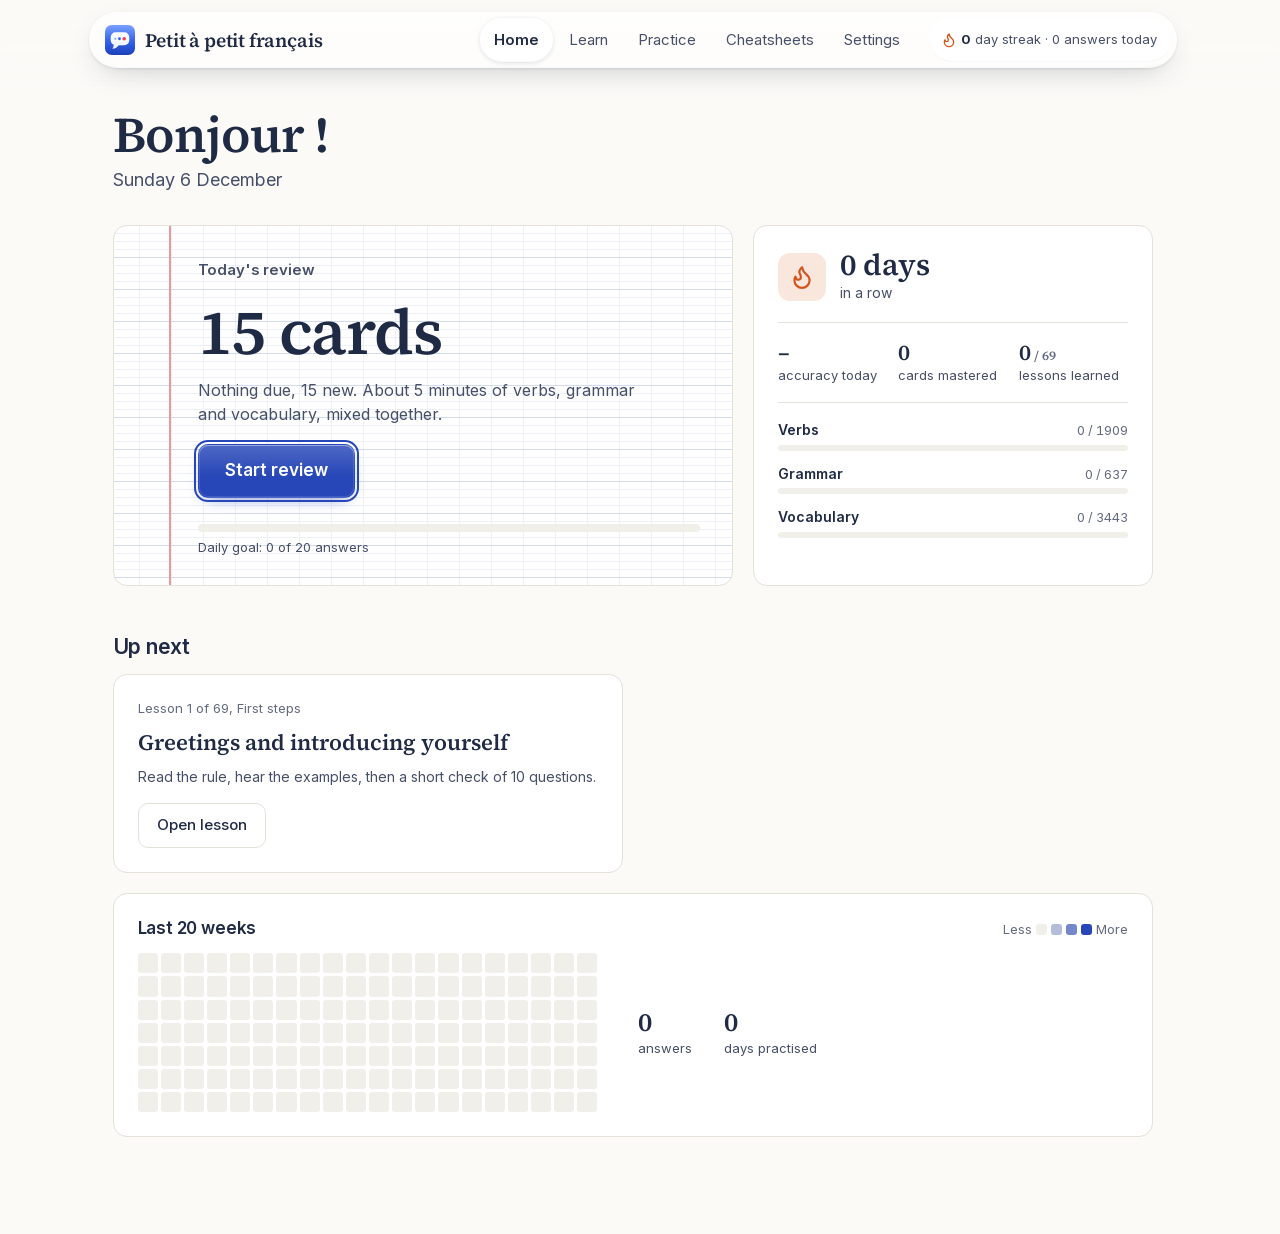
==== commit 8b286aec: "feat: Liquid Glass navigation and controls layer (#30) Floating glass top bar and phone tab bar (min" ====
--- a/index.html
+++ b/index.html
@@ -22,14 +22,15 @@
 <body>
 <a class="skip" href="#main">Skip to content</a>
 <div class="shell">
-  <aside class="sidebar" aria-label="Main navigation">
+  <div class="edge" aria-hidden="true"></div>
+  <aside class="sidebar glass" aria-label="Main navigation">
     <a class="logo" href="#/"><img class="logo-mark" src="logo.svg" alt="" width="34" height="34"><span>Petit à petit français</span></a>
     <nav class="nav" id="nav"></nav>
     <div class="sidebar-foot" id="sidebar-foot"></div>
   </aside>
   <main id="main" tabindex="-1"></main>
 </div>
-<nav class="tabbar" id="tabbar" aria-label="Main navigation"></nav>
+<nav class="tabbar glass" id="tabbar" aria-label="Main navigation"></nav>
 <p id="sync-live" class="sr-only" role="status"></p>
 <dialog id="dialog" aria-labelledby="dialog-title">
   <div class="dialog-head"><h2 id="dialog-title"></h2><button class="icon-btn" type="button" id="dialog-close" aria-label="Close"></button></div>
--- a/style.css
+++ b/style.css
@@ -34,6 +34,13 @@
   --line: #edf0f9;
   --line-strong: #d3dbf1;
   --margin: #e8999c;
+  --glass: rgba(255, 255, 255, .58);
+  --glass-pill: rgba(255, 255, 255, .95);
+  --pill-shadow: 0 1px 4px rgba(31, 42, 68, .14);
+  --glass-sheen: rgba(255, 255, 255, .45);
+  --glass-rim: inset 0 1px 0 rgba(255, 255, 255, .9), inset 0 0 0 1px rgba(255, 255, 255, .5), inset 0 -1px 0 rgba(31, 42, 68, .06);
+  --glass-shadow: 0 10px 30px -12px rgba(31, 42, 68, .28), 0 1px 3px rgba(31, 42, 68, .1);
+  --control: #7f88a0; /* input and answer-line boundaries: 3:1 on every surface (WCAG 1.4.11) */
   --radius: 14px;
   --radius-sm: 8px;
   --frost: saturate(160%) blur(16px);
@@ -47,14 +54,14 @@
     --bg: #10141d; --surface: #181d29; --surface-2: #232a3a; --border: #2e3649; --text: #e9ecf4; --text-2: #bcc2d3; --text-3: #959cb0;
     --primary: #93a9ff; --primary-fill: #3a57d4; --primary-hover: #4864e0; --primary-soft: #1d2648; --on-primary: #ffffff; --focus: #93a9ff;
     --success: #5cc48d; --success-soft: #13291f; --danger: #ff8d92; --danger-soft: #3a1a1e; --warning: #f0b45c; --warning-soft: #33260f;
-    --flame: #ff8a4c; --mark: #4a3f12; --line: #1c2232; --line-strong: #262f46; --margin: #6b3a44; color-scheme: dark;
+    --flame: #ff8a4c; --mark: #4a3f12; --line: #1c2232; --line-strong: #262f46; --margin: #6b3a44; --control: #6f7891; --glass: rgba(30, 36, 50, .55); --glass-pill: rgba(255, 255, 255, .12); --pill-shadow: 0 1px 4px rgba(0, 0, 0, .35); --glass-sheen: rgba(255, 255, 255, .07); --glass-rim: inset 0 1px 0 rgba(255, 255, 255, .16), inset 0 0 0 1px rgba(255, 255, 255, .07); --glass-shadow: 0 12px 32px -12px rgba(0, 0, 0, .7), 0 1px 3px rgba(0, 0, 0, .4); color-scheme: dark;
   }
 }
 :root[data-theme="dark"] {
   --bg: #10141d; --surface: #181d29; --surface-2: #232a3a; --border: #2e3649; --text: #e9ecf4; --text-2: #bcc2d3; --text-3: #959cb0;
   --primary: #93a9ff; --primary-fill: #3a57d4; --primary-hover: #4864e0; --primary-soft: #1d2648; --on-primary: #ffffff; --focus: #93a9ff;
   --success: #5cc48d; --success-soft: #13291f; --danger: #ff8d92; --danger-soft: #3a1a1e; --warning: #f0b45c; --warning-soft: #33260f;
-  --flame: #ff8a4c; --mark: #4a3f12; --line: #1c2232; --line-strong: #262f46; --margin: #6b3a44; color-scheme: dark;
+  --flame: #ff8a4c; --mark: #4a3f12; --line: #1c2232; --line-strong: #262f46; --margin: #6b3a44; --control: #6f7891; --glass: rgba(30, 36, 50, .55); --glass-pill: rgba(255, 255, 255, .12); --pill-shadow: 0 1px 4px rgba(0, 0, 0, .35); --glass-sheen: rgba(255, 255, 255, .07); --glass-rim: inset 0 1px 0 rgba(255, 255, 255, .16), inset 0 0 0 1px rgba(255, 255, 255, .07); --glass-shadow: 0 12px 32px -12px rgba(0, 0, 0, .7), 0 1px 3px rgba(0, 0, 0, .4); color-scheme: dark;
 }
 
 * { box-sizing: border-box; }
@@ -64,7 +71,7 @@
 a, button, input, select, label, summary { touch-action: manipulation; -webkit-tap-highlight-color: transparent; }
 h1, h2, h3 { text-wrap: balance; }
 p, li, .lead { text-wrap: pretty; }
-html { -webkit-text-size-adjust: 100%; scroll-padding-top: 72px; scrollbar-gutter: stable; }
+html { -webkit-text-size-adjust: 100%; scroll-padding-top: 88px; scrollbar-gutter: stable; }
 .tabs, .heat, .table-wrap, .toc, .jump { scrollbar-width: thin; }
 body { margin: 0; background: var(--bg); color: var(--text); font: 16px/1.5 var(--font); -webkit-font-smoothing: antialiased; }
 a { color: var(--primary); }
@@ -93,49 +100,68 @@
   background-position: 0 0, 0 -1px, calc(var(--m) + 1px) 0, 0 -1px;
 }
 
-/* ---------- shell: top bar over centred content ---------- */
+/* ---------- Liquid Glass: the functional layer ----------
+   Following Apple's HIG (Materials, "Adopting Liquid Glass"): glass is only for navigation and controls that float above
+   content, never for the content itself; the notebook pages stay paper. Regular variant only (no media backgrounds, so no
+   clear glass). Shapes are capsules, concentric with what they sit in. Reduce Transparency and Increase Contrast make it solid. */
+.glass, .bar, dialog {
+  background: linear-gradient(180deg, var(--glass-sheen), transparent 55%), var(--glass);
+  -webkit-backdrop-filter: blur(22px) saturate(180%); backdrop-filter: blur(22px) saturate(180%);
+  box-shadow: var(--glass-rim), var(--glass-shadow);
+  border: 0;
+}
+/* scroll edge effect: content fades and softens as it slides under the floating bar */
+.edge { position: fixed; inset: 0 0 auto 0; height: 88px; z-index: 39; pointer-events: none;
+  background: linear-gradient(var(--bg) 20%, transparent);
+  -webkit-backdrop-filter: blur(3px); backdrop-filter: blur(3px);
+  -webkit-mask-image: linear-gradient(#000 45%, transparent); mask-image: linear-gradient(#000 45%, transparent); }
+
+/* ---------- shell: floating glass bar over centred content ---------- */
 .shell { min-height: 100vh; }
 .sidebar {
-  position: sticky; top: 0; z-index: 40; display: flex; align-items: center; gap: 24px; height: 60px;
-  padding: 0 max(16px, calc((100% - 1040px) / 2));
-  background: color-mix(in srgb, var(--bg) 86%, transparent); -webkit-backdrop-filter: var(--frost); backdrop-filter: var(--frost);
-  border-bottom: 1px solid var(--border);
+  position: sticky; top: 12px; z-index: 40; display: flex; align-items: center; gap: 16px; height: 56px;
+  width: min(1088px, calc(100% - 24px)); margin: 12px auto 0; padding: 0 6px 0 16px; border-radius: 999px;
 }
 .logo { display: flex; align-items: center; gap: 10px; text-decoration: none; color: var(--text); white-space: nowrap; font: 600 19px/1 var(--serif); letter-spacing: -0.01em; }
 .logo-mark { width: 30px; height: 30px; flex: none; }
-.nav { display: flex; gap: 2px; margin-left: auto; height: 100%; }
+.nav { display: flex; gap: 2px; margin-left: auto; }
+/* the current section is a lighter glass pill inside the bar: 44px inside 56px, so 6px all round, concentric */
 .nav a {
-  position: relative; display: flex; align-items: center; gap: 6px; padding: 0 12px; height: 100%;
-  color: var(--text-2); text-decoration: none; font-size: 15px;
+  position: relative; display: flex; align-items: center; gap: 6px; padding: 0 14px; height: 44px; border-radius: 999px;
+  color: var(--text-2); text-decoration: none; font-size: 15px; transition: background .2s, color .2s;
 }
 .nav a .i { display: none; }
 .nav a .badge { margin-left: 2px; }
-.nav a[aria-current="page"] { color: var(--text); font-weight: 600; }
-.nav a[aria-current="page"]::after { content: ""; position: absolute; left: 12px; right: 12px; bottom: -1px; height: 2px; border-radius: 2px; background: var(--primary-fill); }
-.streak-mini { display: flex; align-items: center; gap: 4px; padding: 5px 12px 5px 9px; border-radius: 999px; background: var(--surface); border: 1px solid var(--border); font-size: 13px; color: var(--text-2); white-space: nowrap; }
+.nav a[aria-current="page"] { color: var(--text); font-weight: 600; background: var(--glass-pill); box-shadow: var(--glass-rim), var(--pill-shadow); }
+.streak-mini { display: flex; align-items: center; gap: 4px; height: 44px; padding: 0 14px 0 11px; border-radius: 999px; background: var(--glass-pill); box-shadow: var(--glass-rim); font-size: 13px; color: var(--text-2); white-space: nowrap; }
 .streak-mini b { color: var(--text); }
 .streak-mini .i { width: 16px; height: 16px; color: var(--flame); }
 
-main { min-width: 0; padding: 48px clamp(16px, 4vw, 48px) 96px; outline: none; }
+main { min-width: 0; padding: 40px clamp(16px, 4vw, 48px) 96px; outline: none; }
 .page { max-width: 1040px; margin: 0 auto; }
 .page.narrow { max-width: 760px; }
 .tabbar { display: none; }
 
 @media (max-width: 860px) {
   .nav { display: none; }
-  .sidebar { height: 56px; }
+  .sidebar { top: 8px; height: 52px; margin-top: 8px; width: calc(100% - 16px); padding: 0 4px 0 12px; }
+  .streak-mini { height: 44px; }
   .sidebar-foot { margin-left: auto; }
-  main { padding: 28px 16px calc(96px + env(safe-area-inset-bottom)); }
+  main { padding: 24px 16px calc(112px + env(safe-area-inset-bottom)); }
+  /* floating glass tab bar, inset from the screen edges; it minimises while you scroll down */
   .tabbar {
-    display: grid; grid-template-columns: repeat(5, 1fr); position: fixed; inset: auto 0 0 0; z-index: 20;
-    background: color-mix(in srgb, var(--bg) 88%, transparent); -webkit-backdrop-filter: var(--frost); backdrop-filter: var(--frost);
-    border-top: 1px solid var(--border); padding-bottom: env(safe-area-inset-bottom);
+    display: grid; grid-template-columns: repeat(5, 1fr); position: fixed; z-index: 20;
+    left: 12px; right: 12px; bottom: max(12px, env(safe-area-inset-bottom)); max-width: 520px; margin: 0 auto;
+    height: 64px; padding: 4px; border-radius: 999px; transition: height .25s ease, transform .25s ease;
   }
   .tabbar a {
-    display: flex; flex-direction: column; align-items: center; justify-content: center; gap: 3px; min-height: 58px;
-    font-size: 11px; font-weight: 500; color: var(--text-3); text-decoration: none;
+    display: flex; flex-direction: column; align-items: center; justify-content: center; gap: 2px; border-radius: 999px;
+    font-size: 11px; font-weight: 500; color: var(--text-2); text-decoration: none; transition: background .2s, color .2s;
   }
-  .tabbar a[aria-current="page"] { color: var(--primary); }
+  .tabbar a span { transition: opacity .2s, font-size .25s; }
+  .tabbar a[aria-current="page"] { color: var(--primary); background: var(--glass-pill); box-shadow: var(--glass-rim), var(--pill-shadow); }
+  .tabbar.min { height: 48px; transform: translateY(4px); }
+  .tabbar.min a span { opacity: 0; font-size: 0; }
 }
 @media (max-width: 1000px) { .streak-mini .today { display: none; } }
 @media (max-width: 359px) { .logo span { display: none; } }
@@ -164,7 +190,8 @@
   font-weight: 500; font-size: 15px; text-decoration: none; cursor: pointer; white-space: nowrap; transition: background .15s, border-color .15s, transform .1s;
 }
 .btn:active:not(:disabled), .icon-btn:active, .say:active { transform: scale(.96); }
-.btn.primary { background: var(--primary-fill); border-color: var(--primary-fill); color: var(--on-primary); box-shadow: 0 1px 0 color-mix(in srgb, var(--primary-fill) 60%, #000); }
+/* prominent glass: tinted fill with a light rim */
+.btn.primary { background: linear-gradient(180deg, rgba(255,255,255,.18), transparent 60%), var(--primary-fill); border-color: transparent; color: var(--on-primary); box-shadow: inset 0 1px 0 rgba(255,255,255,.35), inset 0 0 0 1px rgba(255,255,255,.12), 0 6px 16px -8px color-mix(in srgb, var(--primary-fill) 80%, transparent); }
 .btn.ghost { background: transparent; border-color: transparent; color: var(--primary); }
 .btn.danger { color: var(--danger); }
 .btn.lg { min-height: 52px; padding: 13px 26px; font-size: 17px; font-weight: 600; }
@@ -186,13 +213,18 @@
 .badge.red { background: var(--danger-soft); color: var(--danger); }
 .badge.orange { background: var(--warning-soft); color: var(--warning); }
 input[type="search"], input[type="number"], select {
-  min-height: 44px; padding: 8px 12px; border: 1px solid var(--border); border-radius: var(--radius-sm); background: var(--surface);
+  min-height: 44px; padding: 8px 12px; border: 1px solid var(--control); border-radius: var(--radius-sm); background: var(--surface);
 }
 input[type="search"] { width: 100%; max-width: 440px; padding: 10px 16px; }
 .field { display: flex; justify-content: space-between; align-items: center; gap: 16px; padding: 16px 0; border-bottom: 1px solid var(--border); }
 .field:first-child { padding-top: 0; }
 .field:last-child { border-bottom: 0; padding-bottom: 0; }
 .field.col { flex-direction: column; align-items: stretch; gap: 12px; }
+fieldset.field { margin: 0; border-width: 0 0 1px; padding-inline: 0; min-width: 0; }
+.field { flex-wrap: wrap; }
+.field > label, .field > span:first-child { flex: 1 1 140px; }
+.voice-pick { display: flex; gap: 8px; flex: 0 1 auto; max-width: 100%; justify-content: flex-end; min-width: 0; }
+.voice-pick select { flex: 0 1 auto; min-width: 0; max-width: 100%; }
 .field .tiny { display: block; font-weight: 400; margin-top: 2px; }
 .checks { display: flex; flex-wrap: wrap; gap: 8px; }
 /* tense chips: the chip is the checkbox; the real input stays focusable for keyboards and screen readers */
@@ -203,7 +235,7 @@
 .check:has(input:checked)::before { content: ""; width: 12px; height: 7px; border: solid currentColor; border-width: 0 0 2px 2px; transform: translateY(-2px) rotate(-45deg); }
 /* segmented control (theme) */
 .seg { display: inline-flex; padding: 3px; gap: 2px; border-radius: 10px; background: var(--surface-2); }
-.seg label { position: relative; display: grid; place-items: center; min-height: 38px; padding: 0 14px; border-radius: 8px; font-size: 14px; color: var(--text-2); cursor: pointer; }
+.seg label { white-space: nowrap; position: relative; display: grid; place-items: center; min-height: 38px; padding: 0 14px; border-radius: 8px; font-size: 14px; color: var(--text-2); cursor: pointer; }
 .seg input { position: absolute; opacity: 0; inset: 0; margin: 0; cursor: pointer; }
 .seg label:has(input:checked) { background: var(--surface); color: var(--text); font-weight: 600; box-shadow: 0 1px 2px rgba(0,0,0,.08); }
 .seg label:has(input:focus-visible) { outline: 2px solid var(--focus); outline-offset: 1px; }
@@ -396,7 +428,10 @@
 
 /* ---------- practice session (focus mode) ---------- */
 .session { min-height: 100vh; min-height: 100dvh; display: flex; flex-direction: column; }
-.session-top { display: flex; align-items: center; gap: 16px; padding: 14px clamp(12px, 4vw, 32px); max-width: 880px; width: 100%; margin: 0 auto; }
+/* session controls float as one glass capsule: 44px buttons inside 56px, concentric */
+.session-top { position: sticky; top: 12px; z-index: 41; display: flex; align-items: center; gap: 12px; height: 56px; padding: 0 6px; max-width: 880px; width: calc(100% - 24px); margin: 12px auto 0; border-radius: 999px; }
+.session-top .track { background: color-mix(in srgb, var(--text) 10%, transparent); }
+.session-top .count { min-width: 44px; text-align: center; }
 .track { flex: 1; height: 8px; border-radius: 99px; background: var(--surface-2); overflow: hidden; }
 .track i { display: block; height: 100%; background: var(--primary-fill); border-radius: 99px; transition: width .35s ease; }
 .count { font-size: 14px; font-weight: 600; color: var(--text-2); min-width: 48px; text-align: right; font-variant-numeric: tabular-nums; }
@@ -414,7 +449,7 @@
 /* answers are written in blue ink on the line */
 .ans {
   font: 500 clamp(22px, 3vw, 26px)/1.3 var(--serif); color: var(--primary); background: color-mix(in srgb, var(--surface) 70%, transparent);
-  border: 0; border-bottom: 2px solid var(--line-strong); border-radius: 6px 6px 0 0; padding: 4px 8px; min-width: 5ch; outline: none; transition: border-color .15s, background .15s;
+  border: 0; border-bottom: 2px solid var(--control); border-radius: 6px 6px 0 0; padding: 4px 8px; min-width: 5ch; outline: none; transition: border-color .15s, background .15s;
 }
 .ans::placeholder { color: var(--text-3); font-style: italic; }
 .ans:focus { border-bottom-color: var(--primary-fill); background: var(--primary-soft); }
@@ -431,19 +466,21 @@
 .reveal-en button { border: 0; background: none; color: var(--text-2); cursor: pointer; text-decoration: underline dotted; padding: 6px 0; min-height: 32px; font-size: 14px; }
 .dict-play { display: flex; gap: 10px; flex-wrap: wrap; margin-bottom: 24px; }
 
+/* the answer bar floats as glass, inset from the edges; it carries text, so it uses a denser (more opaque) glass */
 .bar {
-  position: fixed; inset: auto 0 0 0; z-index: 30; border-top: 1px solid var(--border);
-  background: color-mix(in srgb, var(--bg) 88%, transparent); -webkit-backdrop-filter: var(--frost); backdrop-filter: var(--frost);
-  padding: 16px clamp(16px, 4vw, 32px) calc(16px + env(safe-area-inset-bottom));
+  --glass: color-mix(in srgb, var(--surface) 80%, transparent);
+  position: fixed; z-index: 30; left: 12px; right: 12px; bottom: max(12px, env(safe-area-inset-bottom)); max-width: 904px; margin: 0 auto;
+  padding: 14px 16px 14px 24px; border-radius: 28px;
 }
 .bar-inner { max-width: 760px; margin: 0 auto; display: flex; align-items: center; gap: 16px; flex-wrap: wrap; }
 .bar .spacer { flex: 1; }
-.bar.ok { background: var(--success-soft); border-color: transparent; }
-.bar.almost { background: var(--warning-soft); border-color: transparent; }
-.bar.bad { background: var(--danger-soft); border-color: transparent; }
-.bar.ok .btn.primary { background: var(--success); border-color: var(--success); color: var(--bg); box-shadow: none; }
-.bar.almost .btn.primary { background: var(--warning); border-color: var(--warning); color: var(--bg); box-shadow: none; }
-.bar.bad .btn.primary { background: var(--danger); border-color: var(--danger); color: var(--bg); box-shadow: none; }
+/* feedback tints the glass */
+.bar.ok { --glass: color-mix(in srgb, var(--success-soft) 88%, transparent); }
+.bar.almost { --glass: color-mix(in srgb, var(--warning-soft) 88%, transparent); }
+.bar.bad { --glass: color-mix(in srgb, var(--danger-soft) 88%, transparent); }
+.bar.ok .btn.primary { background: var(--success); border-color: var(--success); color: var(--bg); }
+.bar.almost .btn.primary { background: var(--warning); border-color: var(--warning); color: var(--bg); }
+.bar.bad .btn.primary { background: var(--danger); border-color: var(--danger); color: var(--bg); }
 .verdict { display: flex; gap: 14px; flex: 1 1 420px; min-width: 0; }
 .verdict .badge-ico { width: 44px; height: 44px; border-radius: 50%; display: grid; place-items: center; flex: none; background: var(--surface); }
 .bar.ok .badge-ico { color: var(--success); }
@@ -463,6 +500,7 @@
 .verdict .en { font-size: 14px; color: var(--text-2); font-style: italic; margin: 0; }
 .bar-actions { display: flex; gap: 8px; align-items: center; flex-wrap: wrap; }
 @media (max-width: 640px) {
+  .bar { padding: 14px 14px 14px 18px; border-radius: 24px; }
   .bar-actions { width: 100%; }
   .bar-actions .btn.primary { flex: 1; }
   .verdict .badge-ico { display: none; }
@@ -486,11 +524,12 @@
 
 /* ---------- dialog ---------- */
 dialog {
-  width: min(760px, calc(100vw - 24px)); max-height: calc(100vh - 48px); padding: 0; border: 1px solid var(--border);
-  border-radius: var(--radius); background: var(--surface); color: var(--text); box-shadow: 0 24px 60px -20px rgba(0,0,0,.35);
+  --glass: color-mix(in srgb, var(--surface) 88%, transparent);
+  width: min(760px, calc(100vw - 24px)); max-height: calc(100vh - 48px); padding: 0;
+  border-radius: 28px; color: var(--text);
 }
 dialog::backdrop { background: rgba(16, 20, 29, .45); -webkit-backdrop-filter: blur(6px); backdrop-filter: blur(6px); }
-.dialog-head { display: flex; justify-content: space-between; align-items: center; gap: 12px; padding: 14px 16px 14px 24px; border-bottom: 1px solid var(--border); position: sticky; top: 0; z-index: 1; background: color-mix(in srgb, var(--surface) 88%, transparent); -webkit-backdrop-filter: var(--frost); backdrop-filter: var(--frost); }
+.dialog-head { display: flex; justify-content: space-between; align-items: center; gap: 12px; padding: 14px 16px 14px 24px; border-bottom: 1px solid var(--border); position: sticky; top: 0; z-index: 1; background: color-mix(in srgb, var(--surface) 94%, transparent); }
 .dialog-head h2 { margin: 0; font: 600 20px/1.25 var(--serif); }
 .dialog-body { padding: 20px 24px 24px; overflow-y: auto; }
 
@@ -534,8 +573,8 @@
 }
 
 /* WCAG 2.4.11: keep focused controls clear of the fixed bars */
-@media (max-width: 860px) { html { scroll-padding-bottom: 80px; } }
-html:has(body.focus) { scroll-padding-top: 16px; scroll-padding-bottom: 180px; }
+@media (max-width: 860px) { html { scroll-padding-top: 76px; scroll-padding-bottom: 96px; } }
+html:has(body.focus) { scroll-padding-top: 84px; scroll-padding-bottom: 200px; }
 @media (max-width: 640px) { html:has(body.focus) { scroll-padding-bottom: 50vh; } }
 
 /* press feedback for touch, where hover styles don't apply */
@@ -555,7 +594,9 @@
 /* Windows contrast themes: keep state that is shown only by fill colour */
 @media (forced-colors: active) {
   .ruled { background-image: none; }
-  .track i, .goal i, .meter i, .heat i, .status-dot, .step .n { forced-color-adjust: none; }
+  .track i, .goal i, .meter i, .heat i, .heat-legend i, .status-dot, .step .n { forced-color-adjust: none; }
+  .seg label:has(input:checked) { outline: 2px solid CanvasText; }
+  .row-link.next { border-left: 4px solid Highlight; }
   .tabs a[aria-current="page"], .nav a[aria-current="page"], .tabbar a[aria-current="page"] { text-decoration: underline; text-underline-offset: 4px; }
   .card, .list, .callout, .bar, .track, .goal, .meter, .ans { border: 1px solid CanvasText; }
 }
@@ -588,3 +629,34 @@
   .prose th, .prose td { padding: 8px 6px; font-size: 15px; }
 }
 .done .score.low { color: var(--text); }
+/* phones: the three practice modes become compact rows so the topics stay in view */
+@media (max-width: 720px) {
+  .grid.three:has(.mode) { gap: 10px; }
+  .mode { display: grid; grid-template-columns: auto 1fr auto; column-gap: 14px; row-gap: 0; align-items: center; padding: 14px 16px; }
+  .mode .top { display: contents; }
+  .mode .ico { grid-row: 1 / 3; margin: 0; }
+  .mode .badge { grid-column: 3; grid-row: 1 / 3; }
+  .mode h3 { grid-column: 2; grid-row: 1; }
+  .mode .tiny { grid-column: 2; grid-row: 2; }
+}
+
+/* Liquid Glass adapts to people's settings (HIG): solid surfaces when transparency is reduced or contrast increased,
+   and when the browser can't blur what's behind */
+@supports not ((backdrop-filter: blur(1px)) or (-webkit-backdrop-filter: blur(1px))) {
+  .glass, .bar, dialog { --glass: var(--surface); }
+}
+@media (prefers-reduced-transparency: reduce) {
+  .glass, .bar, dialog { --glass: var(--surface); --glass-sheen: transparent; -webkit-backdrop-filter: none; backdrop-filter: none; }
+  .bar.ok { --glass: var(--success-soft); } .bar.almost { --glass: var(--warning-soft); } .bar.bad { --glass: var(--danger-soft); }
+  .edge { -webkit-backdrop-filter: none; backdrop-filter: none; }
+  dialog::backdrop { -webkit-backdrop-filter: none; backdrop-filter: none; background: rgba(16, 20, 29, .6); }
+}
+@media (prefers-contrast: more) {
+  .glass, .bar, dialog { --glass: var(--surface); --glass-sheen: transparent; box-shadow: inset 0 0 0 1.5px var(--control); }
+  .bar.ok { --glass: var(--success-soft); } .bar.almost { --glass: var(--warning-soft); } .bar.bad { --glass: var(--danger-soft); }
+  .nav a[aria-current="page"], .tabbar a[aria-current="page"], .streak-mini { box-shadow: inset 0 0 0 1.5px var(--control); }
+}
+@media (forced-colors: active) {
+  .glass, .bar, dialog, .streak-mini { border: 1px solid CanvasText; }
+  .nav a[aria-current="page"], .tabbar a[aria-current="page"] { outline: 2px solid Highlight; }
+}
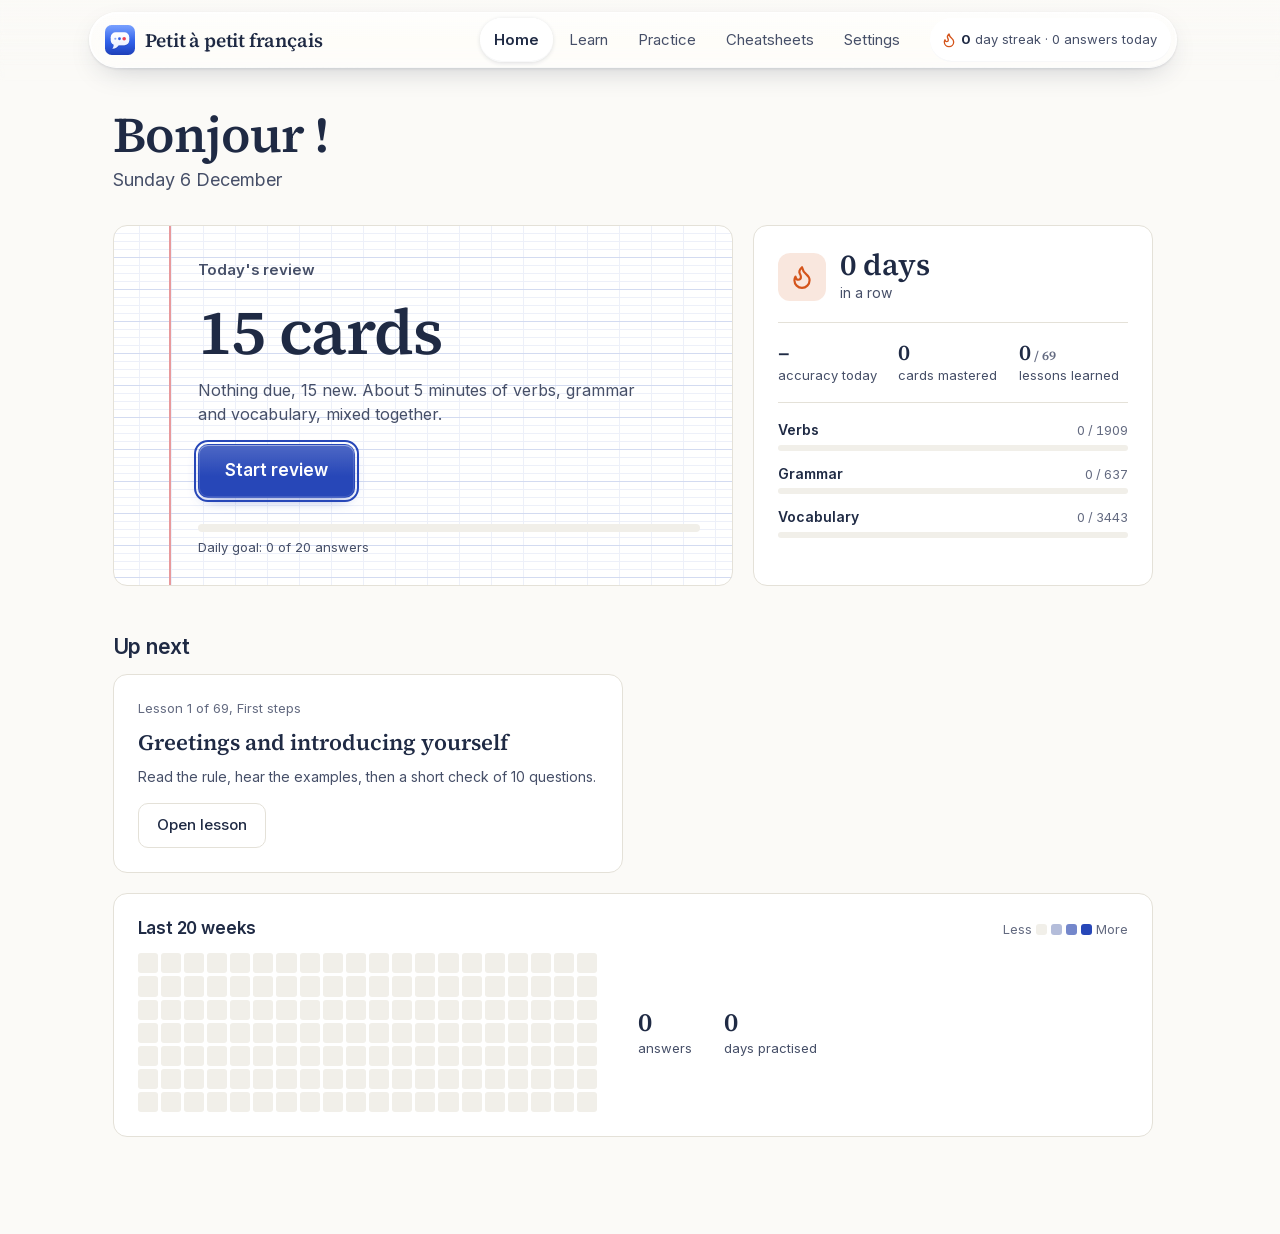
==== commit 6c7a9f7c: "feat: play natural Azure voices with device-voice fallback (#42)" ====
--- a/index.html
+++ b/index.html
@@ -17,7 +17,7 @@
 <meta name="apple-mobile-web-app-status-bar-style" content="default">
 <link rel="stylesheet" href="style.css">
 <!-- no style-src: app.js writes inline style="" attributes. Sign-in windows are popups, so they need no frame-src. -->
-<meta http-equiv="Content-Security-Policy" content="script-src 'self' https://accounts.google.com/gsi/ https://cdn.apple-cloudkit.com; connect-src 'self' https://www.googleapis.com https://oauth2.googleapis.com https://accounts.google.com https://petitfrench-token-helper.token-helper.workers.dev https://api.apple-cloudkit.com https://*.icloud-content.com; frame-src https://accounts.google.com; object-src 'none'; base-uri 'self'">
+<meta http-equiv="Content-Security-Policy" content="script-src 'self' https://accounts.google.com/gsi/ https://cdn.apple-cloudkit.com; connect-src 'self' https://www.googleapis.com https://oauth2.googleapis.com https://accounts.google.com https://petitfrench-token-helper.token-helper.workers.dev https://petitfrench-voice.token-helper.workers.dev https://api.apple-cloudkit.com https://*.icloud-content.com; frame-src https://accounts.google.com; object-src 'none'; base-uri 'self'">
 </head>
 <body>
 <a class="skip" href="#main">Skip to content</a>
--- a/style.css
+++ b/style.css
@@ -34,10 +34,11 @@
   --line: #edf0f9;
   --line-strong: #d3dbf1;
   --margin: #e8999c;
-  --glass: rgba(255, 255, 255, .58);
+  --glass: rgba(255, 255, 255, .5); /* with the blur, secondary text keeps 4.8:1 even over a large heading or button */
   --glass-pill: rgba(255, 255, 255, .95);
   --pill-shadow: 0 1px 4px rgba(31, 42, 68, .14);
-  --glass-sheen: rgba(255, 255, 255, .45);
+  --glass-sheen: rgba(255, 255, 255, .55);
+  --glass-edge: rgba(255, 255, 255, .95);
   --glass-rim: inset 0 1px 0 rgba(255, 255, 255, .9), inset 0 0 0 1px rgba(255, 255, 255, .5), inset 0 -1px 0 rgba(31, 42, 68, .06);
   --glass-shadow: 0 10px 30px -12px rgba(31, 42, 68, .28), 0 1px 3px rgba(31, 42, 68, .1);
   --control: #7f88a0; /* input and answer-line boundaries: 3:1 on every surface (WCAG 1.4.11) */
@@ -54,14 +55,14 @@
     --bg: #10141d; --surface: #181d29; --surface-2: #232a3a; --border: #2e3649; --text: #e9ecf4; --text-2: #bcc2d3; --text-3: #959cb0;
     --primary: #93a9ff; --primary-fill: #3a57d4; --primary-hover: #4864e0; --primary-soft: #1d2648; --on-primary: #ffffff; --focus: #93a9ff;
     --success: #5cc48d; --success-soft: #13291f; --danger: #ff8d92; --danger-soft: #3a1a1e; --warning: #f0b45c; --warning-soft: #33260f;
-    --flame: #ff8a4c; --mark: #4a3f12; --line: #1c2232; --line-strong: #262f46; --margin: #6b3a44; --control: #6f7891; --glass: rgba(30, 36, 50, .55); --glass-pill: rgba(255, 255, 255, .12); --pill-shadow: 0 1px 4px rgba(0, 0, 0, .35); --glass-sheen: rgba(255, 255, 255, .07); --glass-rim: inset 0 1px 0 rgba(255, 255, 255, .16), inset 0 0 0 1px rgba(255, 255, 255, .07); --glass-shadow: 0 12px 32px -12px rgba(0, 0, 0, .7), 0 1px 3px rgba(0, 0, 0, .4); color-scheme: dark;
+    --flame: #ff8a4c; --mark: #4a3f12; --line: #1c2232; --line-strong: #262f46; --margin: #6b3a44; --control: #6f7891; --glass: rgba(30, 36, 50, .55); --glass-pill: rgba(255, 255, 255, .14); --pill-shadow: 0 1px 4px rgba(0, 0, 0, .35); --glass-sheen: rgba(255, 255, 255, .09); --glass-edge: rgba(255, 255, 255, .4); --glass-rim: inset 0 1px 0 rgba(255, 255, 255, .16), inset 0 0 0 1px rgba(255, 255, 255, .07); --glass-shadow: 0 12px 32px -12px rgba(0, 0, 0, .7), 0 1px 3px rgba(0, 0, 0, .4); color-scheme: dark;
   }
 }
 :root[data-theme="dark"] {
   --bg: #10141d; --surface: #181d29; --surface-2: #232a3a; --border: #2e3649; --text: #e9ecf4; --text-2: #bcc2d3; --text-3: #959cb0;
   --primary: #93a9ff; --primary-fill: #3a57d4; --primary-hover: #4864e0; --primary-soft: #1d2648; --on-primary: #ffffff; --focus: #93a9ff;
   --success: #5cc48d; --success-soft: #13291f; --danger: #ff8d92; --danger-soft: #3a1a1e; --warning: #f0b45c; --warning-soft: #33260f;
-  --flame: #ff8a4c; --mark: #4a3f12; --line: #1c2232; --line-strong: #262f46; --margin: #6b3a44; --control: #6f7891; --glass: rgba(30, 36, 50, .55); --glass-pill: rgba(255, 255, 255, .12); --pill-shadow: 0 1px 4px rgba(0, 0, 0, .35); --glass-sheen: rgba(255, 255, 255, .07); --glass-rim: inset 0 1px 0 rgba(255, 255, 255, .16), inset 0 0 0 1px rgba(255, 255, 255, .07); --glass-shadow: 0 12px 32px -12px rgba(0, 0, 0, .7), 0 1px 3px rgba(0, 0, 0, .4); color-scheme: dark;
+  --flame: #ff8a4c; --mark: #4a3f12; --line: #1c2232; --line-strong: #262f46; --margin: #6b3a44; --control: #6f7891; --glass: rgba(30, 36, 50, .55); --glass-pill: rgba(255, 255, 255, .14); --pill-shadow: 0 1px 4px rgba(0, 0, 0, .35); --glass-sheen: rgba(255, 255, 255, .09); --glass-edge: rgba(255, 255, 255, .4); --glass-rim: inset 0 1px 0 rgba(255, 255, 255, .16), inset 0 0 0 1px rgba(255, 255, 255, .07); --glass-shadow: 0 12px 32px -12px rgba(0, 0, 0, .7), 0 1px 3px rgba(0, 0, 0, .4); color-scheme: dark;
 }
 
 * { box-sizing: border-box; }
@@ -105,16 +106,24 @@
    content, never for the content itself; the notebook pages stay paper. Regular variant only (no media backgrounds, so no
    clear glass). Shapes are capsules, concentric with what they sit in. Reduce Transparency and Increase Contrast make it solid. */
 .glass, .bar, dialog {
-  background: linear-gradient(180deg, var(--glass-sheen), transparent 55%), var(--glass);
-  -webkit-backdrop-filter: blur(22px) saturate(180%); backdrop-filter: blur(22px) saturate(180%);
+  background: linear-gradient(180deg, var(--glass-sheen), transparent 50%), var(--glass);
+  -webkit-backdrop-filter: blur(14px) saturate(220%); backdrop-filter: blur(14px) saturate(220%);
   box-shadow: var(--glass-rim), var(--glass-shadow);
   border: 0;
 }
+/* the light-catching edge of Liquid Glass: brightest at the top left and bottom right, fading along the sides */
+.glass::after, .bar::after {
+  content: ""; position: absolute; inset: 0; border-radius: inherit; padding: 1.5px; pointer-events: none;
+  background: linear-gradient(135deg, var(--glass-edge), transparent 30%, transparent 70%, color-mix(in srgb, var(--glass-edge) 60%, transparent));
+  -webkit-mask: linear-gradient(#000 0 0) content-box, linear-gradient(#000 0 0); -webkit-mask-composite: xor;
+  mask: linear-gradient(#000 0 0) content-box exclude, linear-gradient(#000 0 0);
+}
 /* scroll edge effect: content fades and softens as it slides under the floating bar */
-.edge { position: fixed; inset: 0 0 auto 0; height: 88px; z-index: 39; pointer-events: none;
-  background: linear-gradient(var(--bg) 20%, transparent);
-  -webkit-backdrop-filter: blur(3px); backdrop-filter: blur(3px);
-  -webkit-mask-image: linear-gradient(#000 45%, transparent); mask-image: linear-gradient(#000 45%, transparent); }
+/* soft enough that content still shows through the glass bar above it */
+.edge { position: fixed; inset: 0 0 auto 0; height: 84px; z-index: 39; pointer-events: none;
+  background: linear-gradient(color-mix(in srgb, var(--bg) 55%, transparent), transparent);
+  -webkit-backdrop-filter: blur(2px); backdrop-filter: blur(2px);
+  -webkit-mask-image: linear-gradient(#000 30%, transparent); mask-image: linear-gradient(#000 30%, transparent); }
 
 /* ---------- shell: floating glass bar over centred content ---------- */
 .shell { min-height: 100vh; }
@@ -138,6 +147,8 @@
 .streak-mini .i { width: 16px; height: 16px; color: var(--flame); }
 
 main { min-width: 0; padding: 40px clamp(16px, 4vw, 48px) 96px; outline: none; }
+/* <main> only takes focus so screen readers start at the new page; it is not a control, so no focus ring */
+main:focus-visible { outline: none; }
 .page { max-width: 1040px; margin: 0 auto; }
 .page.narrow { max-width: 760px; }
 .tabbar { display: none; }
@@ -160,8 +171,8 @@
   }
   .tabbar a span { transition: opacity .2s, font-size .25s; }
   .tabbar a[aria-current="page"] { color: var(--primary); background: var(--glass-pill); box-shadow: var(--glass-rim), var(--pill-shadow); }
-  .tabbar.min { height: 48px; transform: translateY(4px); }
-  .tabbar.min a span { opacity: 0; font-size: 0; }
+  .tabbar.min:not(:focus-within) { height: 48px; transform: translateY(4px); }
+  .tabbar.min:not(:focus-within) a span { opacity: 0; font-size: 0; }
 }
 @media (max-width: 1000px) { .streak-mini .today { display: none; } }
 @media (max-width: 359px) { .logo span { display: none; } }
@@ -478,9 +489,9 @@
 .bar.ok { --glass: color-mix(in srgb, var(--success-soft) 88%, transparent); }
 .bar.almost { --glass: color-mix(in srgb, var(--warning-soft) 88%, transparent); }
 .bar.bad { --glass: color-mix(in srgb, var(--danger-soft) 88%, transparent); }
-.bar.ok .btn.primary { background: var(--success); border-color: var(--success); color: var(--bg); }
-.bar.almost .btn.primary { background: var(--warning); border-color: var(--warning); color: var(--bg); }
-.bar.bad .btn.primary { background: var(--danger); border-color: var(--danger); color: var(--bg); }
+.bar.ok .btn.primary { background: var(--success); border-color: var(--success); color: var(--bg); box-shadow: var(--glass-rim); }
+.bar.almost .btn.primary { background: var(--warning); border-color: var(--warning); color: var(--bg); box-shadow: var(--glass-rim); }
+.bar.bad .btn.primary { background: var(--danger); border-color: var(--danger); color: var(--bg); box-shadow: var(--glass-rim); }
 .verdict { display: flex; gap: 14px; flex: 1 1 420px; min-width: 0; }
 .verdict .badge-ico { width: 44px; height: 44px; border-radius: 50%; display: grid; place-items: center; flex: none; background: var(--surface); }
 .bar.ok .badge-ico { color: var(--success); }
@@ -529,7 +540,7 @@
   border-radius: 28px; color: var(--text);
 }
 dialog::backdrop { background: rgba(16, 20, 29, .45); -webkit-backdrop-filter: blur(6px); backdrop-filter: blur(6px); }
-.dialog-head { display: flex; justify-content: space-between; align-items: center; gap: 12px; padding: 14px 16px 14px 24px; border-bottom: 1px solid var(--border); position: sticky; top: 0; z-index: 1; background: color-mix(in srgb, var(--surface) 94%, transparent); }
+.dialog-head { display: flex; justify-content: space-between; align-items: center; gap: 12px; padding: 14px 16px 14px 24px; border-bottom: 1px solid var(--border); position: sticky; top: 0; z-index: 1; background: var(--surface); }
 .dialog-head h2 { margin: 0; font: 600 20px/1.25 var(--serif); }
 .dialog-body { padding: 20px 24px 24px; overflow-y: auto; }
 
@@ -537,7 +548,7 @@
 .empty .lead { margin: 0 auto 20px; }
 
 @media print {
-  .sidebar, .tabbar, .no-print, .toc, .tabs, .say { display: none !important; }
+  .sidebar, .tabbar, .edge, .no-print, .toc, .tabs, .say { display: none !important; }
   .shell { display: block; }
   main { padding: 0; }
   body { background: #fff; color: #000; font-size: 12px; }
@@ -573,7 +584,7 @@
 }
 
 /* WCAG 2.4.11: keep focused controls clear of the fixed bars */
-@media (max-width: 860px) { html { scroll-padding-top: 76px; scroll-padding-bottom: 96px; } }
+@media (max-width: 860px) { html { scroll-padding-top: 76px; scroll-padding-bottom: calc(80px + max(12px, env(safe-area-inset-bottom))); } }
 html:has(body.focus) { scroll-padding-top: 84px; scroll-padding-bottom: 200px; }
 @media (max-width: 640px) { html:has(body.focus) { scroll-padding-bottom: 50vh; } }
 
@@ -644,19 +655,24 @@
    and when the browser can't blur what's behind */
 @supports not ((backdrop-filter: blur(1px)) or (-webkit-backdrop-filter: blur(1px))) {
   .glass, .bar, dialog { --glass: var(--surface); }
+  .bar.ok { --glass: var(--success-soft); } .bar.almost { --glass: var(--warning-soft); } .bar.bad { --glass: var(--danger-soft); }
 }
 @media (prefers-reduced-transparency: reduce) {
+  .glass::after, .bar::after { display: none; }
   .glass, .bar, dialog { --glass: var(--surface); --glass-sheen: transparent; -webkit-backdrop-filter: none; backdrop-filter: none; }
   .bar.ok { --glass: var(--success-soft); } .bar.almost { --glass: var(--warning-soft); } .bar.bad { --glass: var(--danger-soft); }
   .edge { -webkit-backdrop-filter: none; backdrop-filter: none; }
   dialog::backdrop { -webkit-backdrop-filter: none; backdrop-filter: none; background: rgba(16, 20, 29, .6); }
 }
 @media (prefers-contrast: more) {
+  .glass::after, .bar::after { display: none; }
   .glass, .bar, dialog { --glass: var(--surface); --glass-sheen: transparent; box-shadow: inset 0 0 0 1.5px var(--control); }
   .bar.ok { --glass: var(--success-soft); } .bar.almost { --glass: var(--warning-soft); } .bar.bad { --glass: var(--danger-soft); }
   .nav a[aria-current="page"], .tabbar a[aria-current="page"], .streak-mini { box-shadow: inset 0 0 0 1.5px var(--control); }
 }
 @media (forced-colors: active) {
   .glass, .bar, dialog, .streak-mini { border: 1px solid CanvasText; }
+  .edge { display: none; }
+  .glass::after, .bar::after { display: none; }
   .nav a[aria-current="page"], .tabbar a[aria-current="page"] { outline: 2px solid Highlight; }
 }
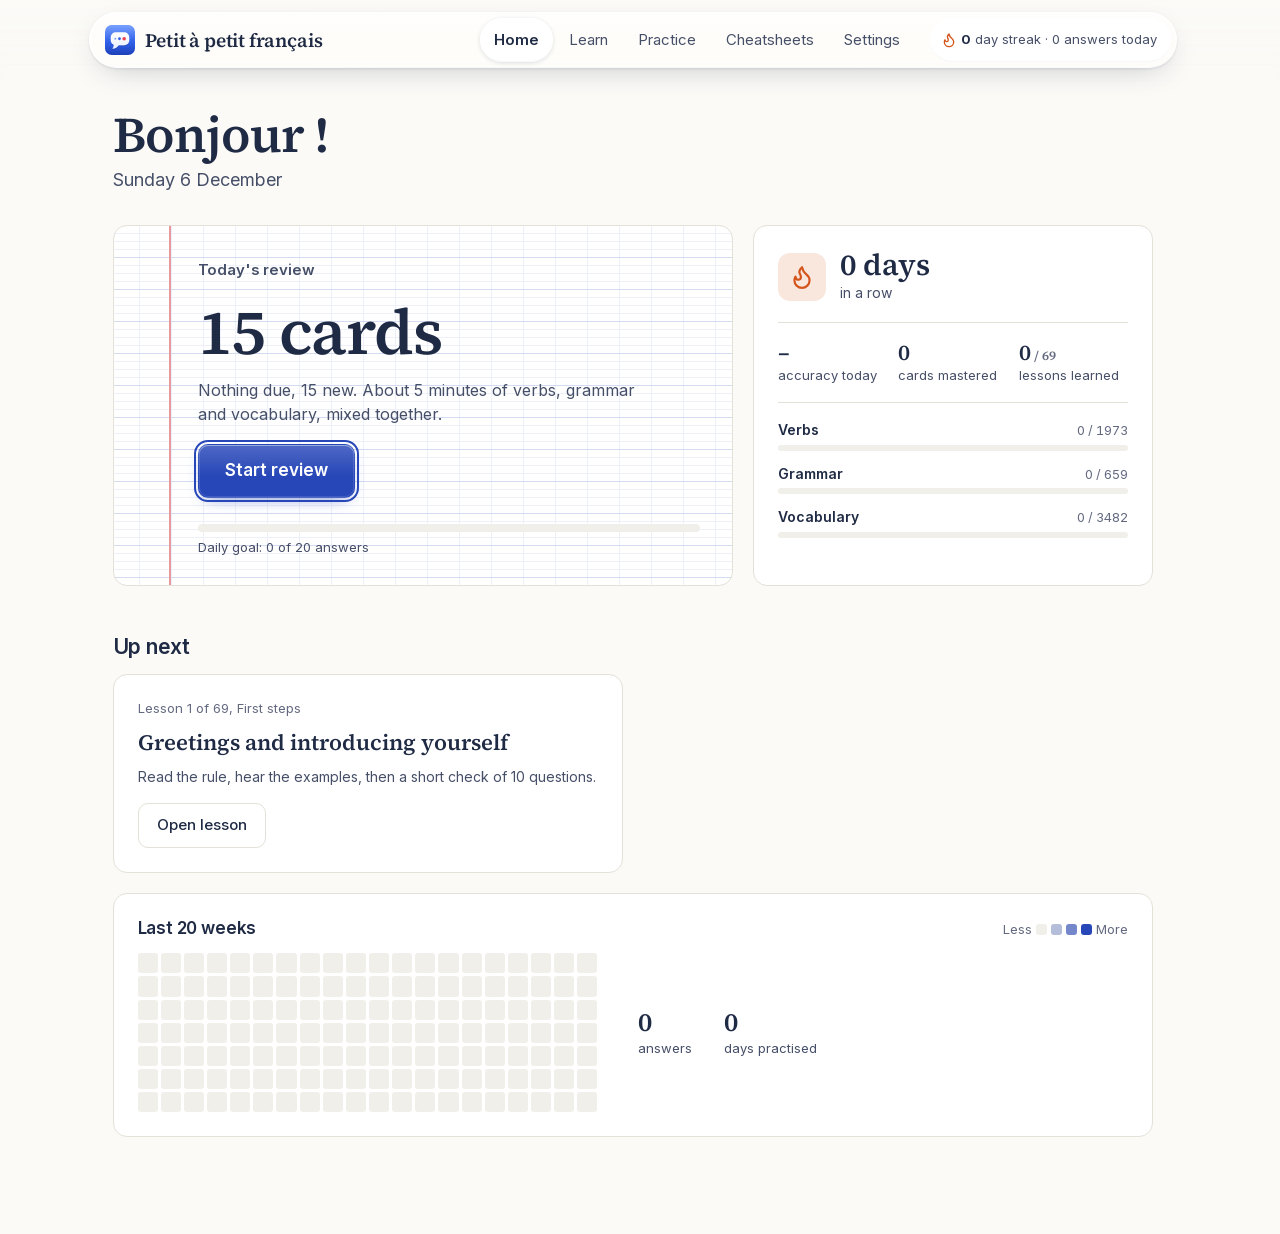
==== commit 74037388: "feat: canonical, sharing and description tags on home and privacy pages (#55)" ====
--- a/index.html
+++ b/index.html
@@ -5,6 +5,13 @@
 <meta name="viewport" content="width=device-width, initial-scale=1, viewport-fit=cover">
 <title>Petit à petit français</title>
 <meta name="description" content="Practise French little by little: lessons, verb drills, spaced-repetition review and cheatsheets for A1–A2 learners.">
+<link rel="canonical" href="https://petitfrench.parsakp.com/">
+<meta property="og:type" content="website">
+<meta property="og:site_name" content="Petit à petit français">
+<meta property="og:title" content="Petit à petit français">
+<meta property="og:description" content="Practise French little by little: lessons, verb drills, spaced-repetition review and cheatsheets for A1–A2 learners.">
+<meta property="og:url" content="https://petitfrench.parsakp.com/">
+<meta property="og:image" content="https://petitfrench.parsakp.com/icons/icon-512.png">
 <link rel="icon" href="logo.svg" type="image/svg+xml">
 <link rel="apple-touch-icon" href="icons/apple-touch-icon.png">
 <link rel="manifest" href="manifest.webmanifest">
--- a/style.css
+++ b/style.css
@@ -272,7 +272,7 @@
 .chev { color: var(--text-3); }
 .status-dot { width: 34px; height: 34px; border-radius: 50%; display: grid; place-items: center; flex: none; border: 1.5px solid var(--border); color: var(--text-3); font-weight: 600; font-size: 13px; font-variant-numeric: tabular-nums; }
 .status-dot .i { width: 18px; height: 18px; }
-.status-dot.done { background: var(--success-soft); border-color: transparent; color: var(--success); }
+.status-dot.learned { background: var(--success-soft); border-color: transparent; color: var(--success); }
 .status-dot.refresh { background: var(--warning-soft); border-color: transparent; color: var(--warning); }
 .status-dot.next { background: var(--primary-fill); border-color: transparent; color: var(--on-primary); }
 .row-link.next { background: var(--primary-soft); }
